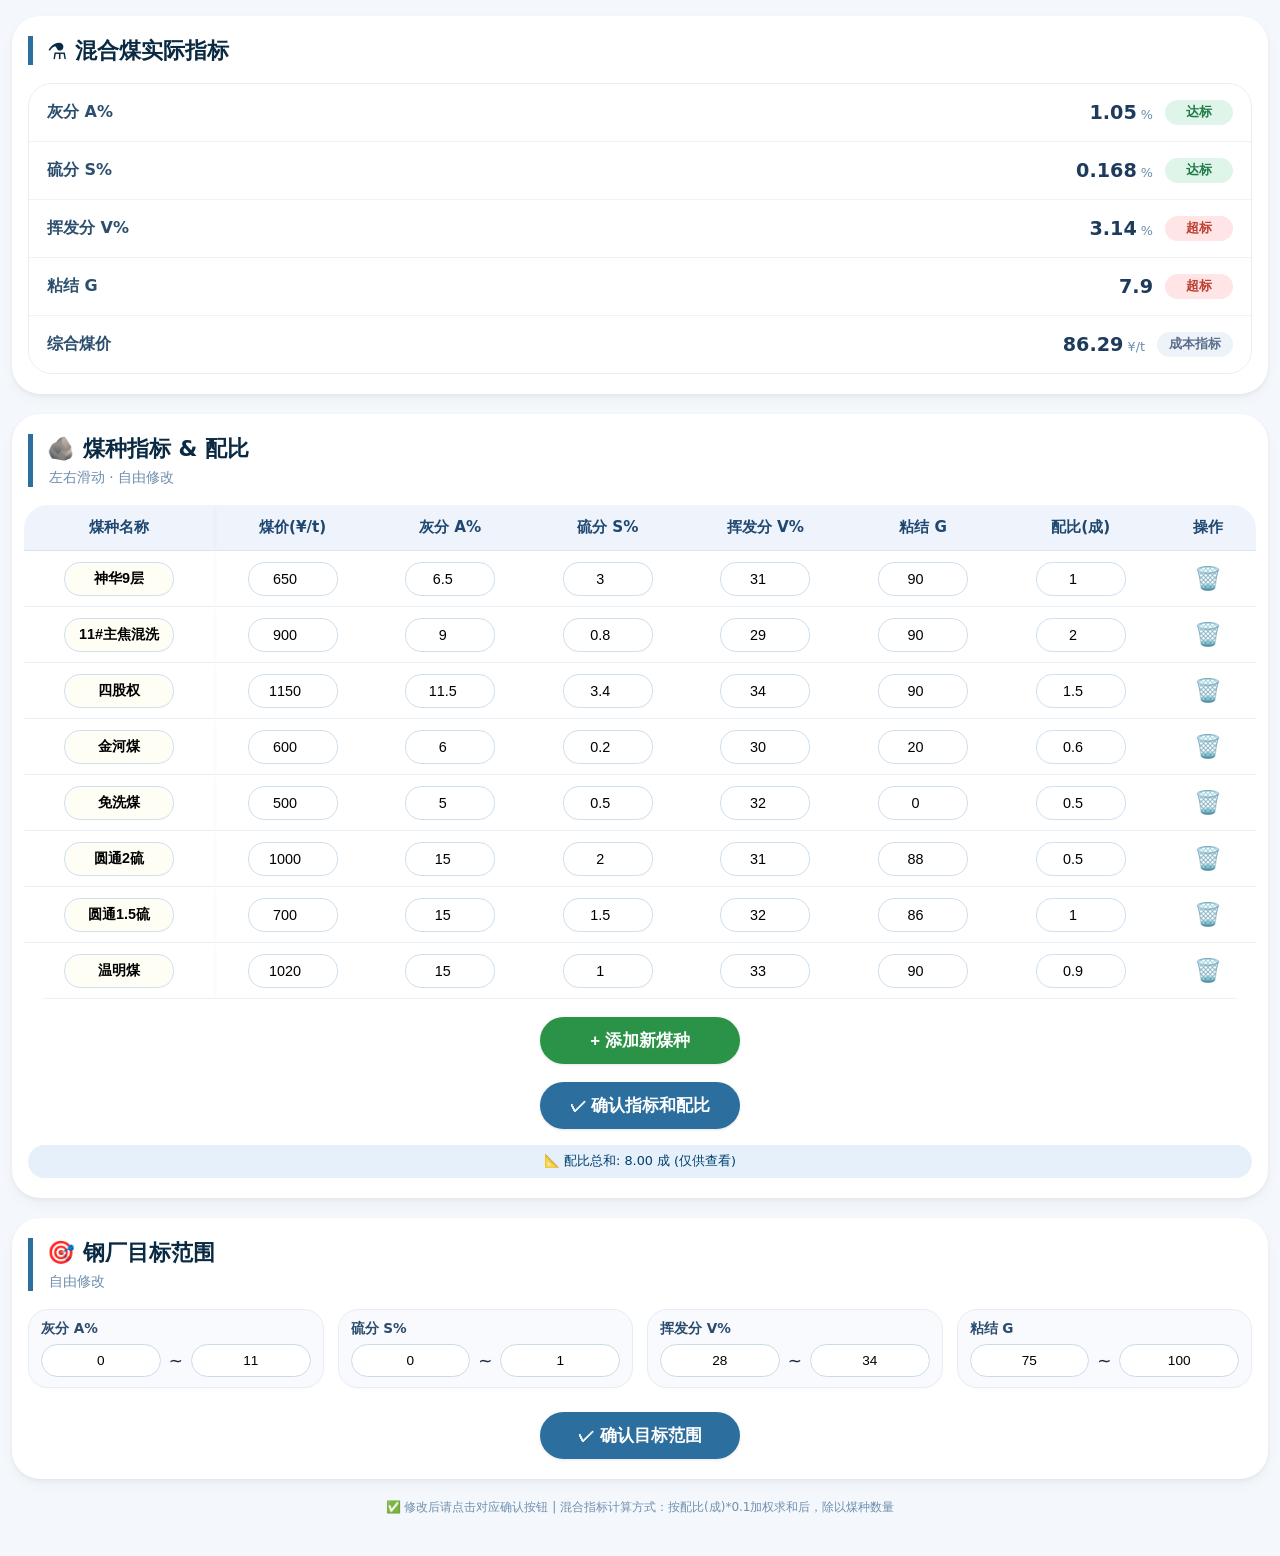
==== index.html @ a9873e9f "Update index.html" ====
<!DOCTYPE html>
<html lang="zh-CN">
<head>
    <meta charset="UTF-8">
    <meta name="viewport" content="width=device-width, initial-scale=1.0, maximum-scale=1.0, user-scalable=yes, viewport-fit=cover">
    <title>配煤计算器</title>
    <style>
        * {
            box-sizing: border-box;
            -webkit-tap-highlight-color: transparent;
        }

        body {
            font-family: system-ui, 'Segoe UI', 'Roboto', 'Noto Sans', sans-serif;
            background: #f4f7fc;
            margin: 0;
            padding: 16px 12px 40px;
            color: #1f2a44;
            font-size: 17px;
        }

        .app {
            max-width: 100%;
            margin: 0 auto;
        }

        .card {
            background: white;
            border-radius: 28px;
            box-shadow: 0 6px 14px rgba(0, 0, 0, 0.03), 0 2px 4px rgba(0, 0, 0, 0.05);
            padding: 20px 16px;
            margin-bottom: 20px;
        }

        .card-header {
            margin-bottom: 18px;
            border-left: 5px solid #2c6e9e;
            padding-left: 14px;
        }
        .title-main {
            font-weight: 700;
            font-size: 1.35rem;
            display: flex;
            align-items: center;
            gap: 8px;
            color: #0a2942;
        }
        .title-sub {
            font-size: 0.85rem;
            font-weight: normal;
            color: #6c8dae;
            margin-top: 6px;
            margin-left: 2px;
        }
        .title-icon {
            font-size: 1.4rem;
        }

        .metrics-list {
            width: 100%;
            background: #ffffff;
            border-radius: 24px;
            overflow: hidden;
            margin-bottom: 0;
            border: 1px solid #e9edf2;
        }
        .metric-row {
            display: flex;
            justify-content: space-between;
            align-items: center;
            padding: 16px 18px;
            border-bottom: 1px solid #f0f2f6;
            background: #ffffff;
        }
        .metric-row:last-child {
            border-bottom: none;
        }
        .metric-name {
            font-size: 1rem;
            font-weight: 600;
            color: #2c4f6e;
            min-width: 90px;
        }
        .metric-value {
            font-size: 1.2rem;
            font-weight: 700;
            color: #1e3b5c;
            text-align: right;
            flex: 1;
            margin: 0 12px;
        }
        .metric-unit {
            font-size: 0.8rem;
            font-weight: normal;
            color: #6c8dae;
        }
        .status-badge {
            font-size: 0.8rem;
            font-weight: 600;
            padding: 4px 12px;
            border-radius: 40px;
            background: #f0f4f9;
            min-width: 68px;
            text-align: center;
        }
        .status-pass {
            background: #e0f5ea;
            color: #1e7b48;
        }
        .status-fail {
            background: #ffe5e5;
            color: #bc3f31;
        }
        .status-neutral {
            background: #eef2f9;
            color: #5a6e8a;
        }

        .target-row {
            display: flex;
            flex-wrap: wrap;
            gap: 14px;
            justify-content: space-between;
            margin-bottom: 24px;
        }
        .target-item {
            flex: 1;
            min-width: 120px;
            background: #f8fafd;
            border-radius: 20px;
            padding: 10px 12px;
            box-shadow: 0 1px 2px rgba(0,0,0,0.02);
            border: 1px solid #e6edf4;
        }
        .target-item label {
            font-size: 0.85rem;
            font-weight: 600;
            display: block;
            color: #2c4c6e;
            margin-bottom: 6px;
        }
        .range-input {
            display: flex;
            gap: 8px;
            align-items: center;
        }
        .range-input input {
            width: 45%;
            border: 1px solid #cbdbe6;
            border-radius: 20px;
            padding: 8px 8px;
            font-size: 0.85rem;
            text-align: center;
            background: white;
            -moz-appearance: textfield;
        }
        .range-input input::-webkit-outer-spin-button,
        .range-input input::-webkit-inner-spin-button {
            -webkit-appearance: none;
            margin: 0;
        }

        .btn-unified {
            border: none;
            padding: 12px 24px;
            border-radius: 60px;
            font-weight: 600;
            font-size: 1.05rem;
            cursor: pointer;
            transition: 0.2s;
            display: inline-block;
            text-align: center;
            box-shadow: 0 1px 3px rgba(0,0,0,0.1);
            background: #2c6e9e;
            color: white;
            min-width: 200px;
        }
        .btn-unified:active {
            transform: scale(0.97);
        }
        .btn-green {
            background: #2b9348;
        }
        .btn-green:active {
            background: #1e7a3b;
        }
        .btn-center {
            text-align: center;
            margin-top: 18px;
        }

        .table-wrapper {
            overflow-x: auto;
            margin: 0 -4px;
            border-radius: 24px;
        }
        .coal-table {
            min-width: 860px;
            width: 100%;
            border-collapse: separate;
            border-spacing: 0;
            background: white;
        }
        .coal-table th {
            background: #eef3fc;
            padding: 12px 8px;
            font-weight: 700;
            color: #1f4870;
            text-align: center;
            border-bottom: 1.5px solid #dce5ef;
            white-space: nowrap;
            font-size: 0.95rem;
        }
        .coal-table td {
            padding: 10px 4px;
            text-align: center;
            border-bottom: 1px solid #e9eff5;
            vertical-align: middle;
            background-color: white;
        }
        .coal-table th:first-child,
        .coal-table td:first-child {
            position: sticky;
            left: 0;
            background-color: white;
            z-index: 10;
            box-shadow: 2px 0 5px -2px rgba(0, 0, 0, 0.05);
        }
        .coal-table th:first-child {
            background-color: #eef3fc;
            z-index: 11;
        }
        .coal-table input, .coal-table .name-input {
            width: 90px;
            padding: 8px 4px;
            text-align: center;
            border: 1px solid #cfdfed;
            border-radius: 16px;
            font-size: 0.9rem;
            font-weight: 500;
            background: #ffffff;
        }
        .coal-table .name-input {
            width: 110px;
            font-weight: 600;
            background: #fefef5;
        }
        .coal-table input:focus {
            outline: none;
            border-color: #3b82f6;
            box-shadow: 0 0 0 2px rgba(59,130,246,0.2);
        }

        .delete-btn {
            background: none;
            border: none;
            font-size: 1.4rem;
            cursor: pointer;
            color: #e16a5c;
            padding: 4px 12px;
            border-radius: 40px;
            font-weight: bold;
        }
        .delete-btn:active { background: #fff0ee; }

        .total-summary {
            margin-top: 16px;
            background: #e6f0fa;
            padding: 8px 12px;
            border-radius: 50px;
            font-size: 0.8rem;
            font-weight: 500;
            text-align: center;
            color: #004070;
        }

        .footer {
            text-align: center;
            font-size: 0.75rem;
            color: #6e8fae;
            margin-top: 16px;
        }

        @media (max-width: 560px) {
            .metric-row { padding: 12px 12px; }
            .metric-name { font-size: 0.9rem; min-width: 75px; }
            .metric-value { font-size: 1rem; }
            .coal-table input, .coal-table .name-input { width: 75px; font-size: 0.85rem; padding: 6px 2px; }
            .btn-unified { padding: 10px 16px; font-size: 0.95rem; min-width: 160px; }
        }
    </style>
</head>
<body>
<div class="app">
    <div class="card">
        <div class="card-header">
            <div class="title-main">
                <span class="title-icon">⚗️</span> 混合煤实际指标
            </div>
        </div>
        <div class="metrics-list" id="metricsList"></div>
    </div>

    <div class="card">
        <div class="card-header">
            <div class="title-main">
                <span class="title-icon">🪨</span> 煤种指标 & 配比
            </div>
            <div class="title-sub">左右滑动 · 自由修改</div>
        </div>
        <div class="table-wrapper">
            <table class="coal-table" id="coalTable">
                <thead>
                    <tr><th>煤种名称</th><th>煤价(¥/t)</th><th>灰分 A%</th><th>硫分 S%</th><th>挥发分 V%</th><th>粘结 G</th><th>配比(成)</th><th>操作</th></tr>
                </thead>
                <tbody id="tableBody"></tbody>
            </table>
        </div>
        <div class="btn-center">
            <button class="btn-unified btn-green" id="addCoalBtn">+ 添加新煤种</button>
        </div>
        <div class="btn-center">
            <button class="btn-unified" id="confirmCoalBtn">✓ 确认指标和配比</button>
        </div>
        <div class="total-summary" id="totalRatioInfo">配比总和: 0.00 成 (仅供查看)</div>
    </div>

    <div class="card">
        <div class="card-header">
            <div class="title-main">
                <span class="title-icon">🎯</span> 钢厂目标范围
            </div>
            <div class="title-sub">自由修改</div>
        </div>
        <div class="target-row" id="targetRangeContainer"></div>
        <div class="btn-center">
            <button class="btn-unified" id="applyTargetBtn">✓ 确认目标范围</button>
        </div>
    </div>
    <div class="footer">✅ 修改后请点击对应确认按钮 | 混合指标计算方式：按配比(成)*0.1加权求和后，除以煤种数量</div>
</div>

<script>
    const DEFAULT_COALS = [
        { name: "神华9层", price: 650, ash: 6.5, sulfur: 3.0, volatile: 31, glue: 90, ratio: 1.0 },
        { name: "11#主焦混洗", price: 900, ash: 9.0, sulfur: 0.8, volatile: 29, glue: 90, ratio: 2.0 },
        { name: "四股权", price: 1150, ash: 11.5, sulfur: 3.4, volatile: 34, glue: 90, ratio: 1.5 },
        { name: "金河煤", price: 600, ash: 6.0, sulfur: 0.2, volatile: 30, glue: 20, ratio: 0.6 },
        { name: "免洗煤", price: 500, ash: 5.0, sulfur: 0.5, volatile: 32, glue: 0, ratio: 0.5 },
        { name: "圆通2硫", price: 1000, ash: 15.0, sulfur: 2.0, volatile: 31, glue: 88, ratio: 0.5 },
        { name: "圆通1.5硫", price: 700, ash: 15.0, sulfur: 1.5, volatile: 32, glue: 86, ratio: 1.0 },
        { name: "温明煤", price: 1020, ash: 15.0, sulfur: 1.0, volatile: 33, glue: 90, ratio: 0.9 }
    ];

    let coals = [];

    let targetBounds = {
        ash: { min: 0, max: 11.0 },
        sulfur: { min: 0, max: 1.0 },
        volatile: { min: 28, max: 34 },
        glue: { min: 75, max: 100 }
    };

    function getDefaultCoals() {
        return DEFAULT_COALS.map(c => ({ ...c, ratio: c.ratio }));
    }

    function initCoals() {
        coals = getDefaultCoals();
    }

    function createNumberInput(initialVal, minVal, maxVal, step, onUpdate) {
        const input = document.createElement('input');
        input.type = 'number';
        input.value = initialVal;
        input.step = step;
        if (minVal !== undefined) input.min = minVal;
        if (maxVal !== undefined) input.max = maxVal;
        input.addEventListener('change', function(e) {
            let newVal = parseFloat(e.target.value);
            if (isNaN(newVal)) newVal = 0;
            if (newVal < minVal) newVal = minVal;
            if (newVal > maxVal) newVal = maxVal;
            onUpdate(newVal);
        });
        return input;
    }

    function renderTable() {
        const tbody = document.getElementById('tableBody');
        tbody.innerHTML = '';
        coals.forEach((coal, idx) => {
            const row = tbody.insertRow();
            const nameCell = row.insertCell(0);
            const nameInput = document.createElement('input');
            nameInput.type = 'text';
            nameInput.value = coal.name;
            nameInput.className = 'name-input';
            nameInput.addEventListener('change', (e) => { coals[idx].name = e.target.value; });
            nameCell.appendChild(nameInput);

            const priceCell = row.insertCell(1);
            const priceInput = createNumberInput(coal.price, 0, 9999, 0.1, (val) => { coals[idx].price = val; });
            priceCell.appendChild(priceInput);

            const ashCell = row.insertCell(2);
            const ashInput = createNumberInput(coal.ash, 0, 60, 0.1, (val) => { coals[idx].ash = val; });
            ashCell.appendChild(ashInput);

            const sulfurCell = row.insertCell(3);
            const sulfurInput = createNumberInput(coal.sulfur, 0, 10, 0.01, (val) => { coals[idx].sulfur = val; });
            sulfurCell.appendChild(sulfurInput);

            const volCell = row.insertCell(4);
            const volInput = createNumberInput(coal.volatile, 0, 60, 0.1, (val) => { coals[idx].volatile = val; });
            volCell.appendChild(volInput);

            const glueCell = row.insertCell(5);
            const glueInput = createNumberInput(coal.glue, 0, 120, 1, (val) => { coals[idx].glue = val; });
            glueCell.appendChild(glueInput);

            const ratioCell = row.insertCell(6);
            const ratioInput = createNumberInput(coal.ratio, 0, 999, 0.1, (val) => { coals[idx].ratio = val; });
            ratioCell.appendChild(ratioInput);

            const delCell = row.insertCell(7);
            const delBtn = document.createElement('button');
            delBtn.textContent = '🗑️';
            delBtn.className = 'delete-btn';
            delBtn.addEventListener('click', () => {
                if (coals.length === 1) { alert("至少保留一个煤种"); return; }
                coals.splice(idx, 1);
                renderTable();
                refreshAndNotify('已删除煤种，计算已更新', false);
            });
            delCell.appendChild(delBtn);
        });
        updateTotalRatioDisplay();
    }

    function updateTotalRatioDisplay() {
        let total = coals.reduce((sum, c) => sum + (c.ratio > 0 ? c.ratio : 0), 0);
        document.getElementById('totalRatioInfo').innerHTML = `📐 配比总和: ${total.toFixed(2)} 成 (仅供查看)`;
    }

    function calculateHybridMetrics() {
        const coalCount = coals.length;
        if (coalCount === 0) {
            return { ash: 0, sulfur: 0, volatile: 0, glue: 0, price: 0 };
        }

        let sumAsh = 0, sumSulfur = 0, sumVolatile = 0, sumGlue = 0, sumPrice = 0;

        for (let c of coals) {
            let weight = (c.ratio || 0) * 0.1;
            sumAsh += (c.ash || 0) * weight;
            sumSulfur += (c.sulfur || 0) * weight;
            sumVolatile += (c.volatile || 0) * weight;
            sumGlue += (c.glue || 0) * weight;
            sumPrice += (c.price || 0) * weight;
        }

        const denominator = coalCount;
        return {
            ash: sumAsh / denominator,
            sulfur: sumSulfur / denominator,
            volatile: sumVolatile / denominator,
            glue: sumGlue / denominator,
            price: sumPrice / denominator
        };
    }

    function checkStatus(value, type) {
        let bounds = targetBounds[type];
        if (!bounds) return false;
        return value >= bounds.min && value <= bounds.max;
    }

    function updateResultUI(avg) {
        const container = document.getElementById('metricsList');
        if (!container) return;
        const items = [
            { label: '灰分 A%', key: 'ash', unit: '%', precision: 2, type: 'ash' },
            { label: '硫分 S%', key: 'sulfur', unit: '%', precision: 3, type: 'sulfur' },
            { label: '挥发分 V%', key: 'volatile', unit: '%', precision: 2, type: 'volatile' },
            { label: '粘结 G', key: 'glue', unit: '', precision: 1, type: 'glue' },
            { label: '综合煤价', key: 'price', unit: '¥/t', precision: 2, type: null }
        ];
        container.innerHTML = '';
        items.forEach(item => {
            let rawVal = avg[item.key];
            let displayVal = rawVal.toFixed(item.precision);
            let valueHtml = `${displayVal}<span class="metric-unit"> ${item.unit}</span>`;
            let statusHtml = '';
            if (item.type) {
                const isPass = checkStatus(rawVal, item.type);
                const statusText = isPass ? '达标' : '超标';
                const statusClass = isPass ? 'status-pass' : 'status-fail';
                statusHtml = `<div class="status-badge ${statusClass}">${statusText}</div>`;
            } else {
                statusHtml = `<div class="status-badge status-neutral">成本指标</div>`;
            }
            const rowDiv = document.createElement('div');
            rowDiv.className = 'metric-row';
            rowDiv.innerHTML = `
                <div class="metric-name">${item.label}</div>
                <div class="metric-value">${valueHtml}</div>
                ${statusHtml}
            `;
            container.appendChild(rowDiv);
        });
    }

    function fetchTargetBoundsFromInputs(silent = true) {
        const ashMinInput = document.getElementById('target_ash_min');
        const ashMaxInput = document.getElementById('target_ash_max');
        const sulfurMinInput = document.getElementById('target_sulfur_min');
        const sulfurMaxInput = document.getElementById('target_sulfur_max');
        const volMinInput = document.getElementById('target_volatile_min');
        const volMaxInput = document.getElementById('target_volatile_max');
        const glueMinInput = document.getElementById('target_glue_min');
        const glueMaxInput = document.getElementById('target_glue_max');

        let ashMin = ashMinInput ? parseFloat(ashMinInput.value) : 0;
        let ashMax = ashMaxInput ? parseFloat(ashMaxInput.value) : 20;
        let sulfurMin = sulfurMinInput ? parseFloat(sulfurMinInput.value) : 0;
        let sulfurMax = sulfurMaxInput ? parseFloat(sulfurMaxInput.value) : 5;
        let volMin = volMinInput ? parseFloat(volMinInput.value) : 0;
        let volMax = volMaxInput ? parseFloat(volMaxInput.value) : 50;
        let glueMin = glueMinInput ? parseFloat(glueMinInput.value) : 0;
        let glueMax = glueMaxInput ? parseFloat(glueMaxInput.value) : 120;

        if (isNaN(ashMin)) ashMin = 0;
        if (isNaN(ashMax)) ashMax = 20;
        if (isNaN(sulfurMin)) sulfurMin = 0;
        if (isNaN(sulfurMax)) sulfurMax = 5;
        if (isNaN(volMin)) volMin = 0;
        if (isNaN(volMax)) volMax = 50;
        if (isNaN(glueMin)) glueMin = 0;
        if (isNaN(glueMax)) glueMax = 120;

        if (ashMin > ashMax) { let t = ashMin; ashMin = ashMax; ashMax = t; if (!silent) alert("灰分下限大于上限，已自动交换为 " + ashMin.toFixed(2) + " ~ " + ashMax.toFixed(2)); }
        if (sulfurMin > sulfurMax) { let t = sulfurMin; sulfurMin = sulfurMax; sulfurMax = t; if (!silent) alert("硫分下限大于上限，已自动交换为 " + sulfurMin.toFixed(2) + " ~ " + sulfurMax.toFixed(2)); }
        if (volMin > volMax) { let t = volMin; volMin = volMax; volMax = t; if (!silent) alert("挥发分下限大于上限，已自动交换为 " + volMin.toFixed(2) + " ~ " + volMax.toFixed(2)); }
        if (glueMin > glueMax) { let t = glueMin; glueMin = glueMax; glueMax = t; if (!silent) alert("粘结下限大于上限，已自动交换为 " + glueMin.toFixed(2) + " ~ " + glueMax.toFixed(2)); }

        targetBounds.ash = { min: ashMin, max: ashMax };
        targetBounds.sulfur = { min: sulfurMin, max: sulfurMax };
        targetBounds.volatile = { min: volMin, max: volMax };
        targetBounds.glue = { min: glueMin, max: glueMax };

        if (ashMinInput) { ashMinInput.value = ashMin; ashMaxInput.value = ashMax; }
        if (sulfurMinInput) { sulfurMinInput.value = sulfurMin; sulfurMaxInput.value = sulfurMax; }
        if (volMinInput) { volMinInput.value = volMin; volMaxInput.value = volMax; }
        if (glueMinInput) { glueMinInput.value = glueMin; glueMaxInput.value = glueMax; }
    }

    function refreshAndNotify(message, skipConfirm = false) {
        fetchTargetBoundsFromInputs(true);
        const avg = calculateHybridMetrics();
        updateResultUI(avg);
        updateTotalRatioDisplay();
        if (!skipConfirm) alert(message);
    }

    function checkCoalTableCompleteness() {
        const missing = [];
        const rows = document.querySelectorAll('#tableBody tr');
        for (let i = 0; i < rows.length; i++) {
            const row = rows[i];
            const nameInput = row.cells[0]?.querySelector('input');
            const coalName = nameInput ? nameInput.value.trim() : `第${i+1}行`;
            if (!nameInput || nameInput.value.trim() === "") {
                missing.push(`${coalName}的煤种名称`);
            }
            const priceInput = row.cells[1]?.querySelector('input');
            const ashInput = row.cells[2]?.querySelector('input');
            const sulfurInput = row.cells[3]?.querySelector('input');
            const volatileInput = row.cells[4]?.querySelector('input');
            const glueInput = row.cells[5]?.querySelector('input');
            const ratioInput = row.cells[6]?.querySelector('input');
            
            const priceVal = priceInput ? priceInput.value : "";
            const ashVal = ashInput ? ashInput.value : "";
            const sulfurVal = sulfurInput ? sulfurInput.value : "";
            const volatileVal = volatileInput ? volatileInput.value : "";
            const glueVal = glueInput ? glueInput.value : "";
            const ratioVal = ratioInput ? ratioInput.value : "";

            if (priceVal === "" || isNaN(parseFloat(priceVal))) missing.push(`${coalName}的煤价`);
            if (ashVal === "" || isNaN(parseFloat(ashVal))) missing.push(`${coalName}的灰分`);
            if (sulfurVal === "" || isNaN(parseFloat(sulfurVal))) missing.push(`${coalName}的硫分`);
            if (volatileVal === "" || isNaN(parseFloat(volatileVal))) missing.push(`${coalName}的挥发分`);
            if (glueVal === "" || isNaN(parseFloat(glueVal))) missing.push(`${coalName}的粘结`);
            if (ratioVal === "" || isNaN(parseFloat(ratioVal))) missing.push(`${coalName}的配比`);
        }
        return missing;
    }

    function syncCoalsFromTable() {
        const rows = document.querySelectorAll('#tableBody tr');
        for (let i = 0; i < rows.length && i < coals.length; i++) {
            const row = rows[i];
            const nameInput = row.cells[0].querySelector('input');
            coals[i].name = nameInput ? nameInput.value.trim() : "未命名";

            const priceVal = row.cells[1].querySelector('input')?.value;
            coals[i].price = parseFloat(priceVal);
            if (isNaN(coals[i].price)) coals[i].price = 0;

            const ashVal = row.cells[2].querySelector('input')?.value;
            coals[i].ash = parseFloat(ashVal);
            if (isNaN(coals[i].ash)) coals[i].ash = 0;

            const sulfurVal = row.cells[3].querySelector('input')?.value;
            coals[i].sulfur = parseFloat(sulfurVal);
            if (isNaN(coals[i].sulfur)) coals[i].sulfur = 0;

            const volatileVal = row.cells[4].querySelector('input')?.value;
            coals[i].volatile = parseFloat(volatileVal);
            if (isNaN(coals[i].volatile)) coals[i].volatile = 0;

            const glueVal = row.cells[5].querySelector('input')?.value;
            coals[i].glue = parseFloat(glueVal);
            if (isNaN(coals[i].glue)) coals[i].glue = 0;

            const ratioVal = row.cells[6].querySelector('input')?.value;
            coals[i].ratio = parseFloat(ratioVal);
            if (isNaN(coals[i].ratio)) coals[i].ratio = 0;
        }
    }

    function confirmAndRefresh(checkFunc, successMsg, refreshAction) {
        const missing = checkFunc();
        if (missing.length > 0) {
            const msg = "以下数值未填写：\n" + missing.join("\n") + "\n\n是否仍继续计算？(未填数值将自动视为0)";
            if (confirm(msg)) {
                refreshAction();
                alert(successMsg);
            }
        } else {
            refreshAction();
            alert(successMsg);
        }
    }

    function renderTargetInputs() {
        const container = document.getElementById('targetRangeContainer');
        if (!container) return;
        const configs = [
            { id: 'ash', label: '灰分 A%', minVal: targetBounds.ash.min, maxVal: targetBounds.ash.max },
            { id: 'sulfur', label: '硫分 S%', minVal: targetBounds.sulfur.min, maxVal: targetBounds.sulfur.max },
            { id: 'volatile', label: '挥发分 V%', minVal: targetBounds.volatile.min, maxVal: targetBounds.volatile.max },
            { id: 'glue', label: '粘结 G', minVal: targetBounds.glue.min, maxVal: targetBounds.glue.max }
        ];
        container.innerHTML = '';
        configs.forEach(cfg => {
            const div = document.createElement('div');
            div.className = 'target-item';
            div.innerHTML = `
                <label>${cfg.label}</label>
                <div class="range-input">
                    <input type="number" id="target_${cfg.id}_min" value="${cfg.minVal}" step="0.1" placeholder="下限">
                    <span>~</span>
                    <input type="number" id="target_${cfg.id}_max" value="${cfg.maxVal}" step="0.1" placeholder="上限">
                </div>
            `;
            container.appendChild(div);
        });
    }

    function addCoalManually() {
        const name = prompt("请输入煤种名称：", "新煤种");
        if (name === null) return;
        const priceInput = prompt("请输入煤价 (¥/t)：", "800");
        if (priceInput === null) return;
        const ashInput = prompt("请输入灰分 A%：", "10");
        if (ashInput === null) return;
        const sulfurInput = prompt("请输入硫分 S%：", "0.8");
        if (sulfurInput === null) return;
        const volatileInput = prompt("请输入挥发分 V%：", "30");
        if (volatileInput === null) return;
        const glueInput = prompt("请输入粘结 G：", "70");
        if (glueInput === null) return;
        const ratioInput = prompt("请输入配比（成）：", "0.5");
        if (ratioInput === null) return;

        const price = parseFloat(priceInput);
        const ash = parseFloat(ashInput);
        const sulfur = parseFloat(sulfurInput);
        const volatileVal = parseFloat(volatileInput);
        const glue = parseFloat(glueInput);
        const ratio = parseFloat(ratioInput);

        if (isNaN(price) || isNaN(ash) || isNaN(sulfur) || isNaN(volatileVal) || isNaN(glue) || isNaN(ratio)) {
            alert("输入无效，请确保所有数值正确填写。");
            return;
        }

        coals.push({
            name: name.trim(),
            price: price,
            ash: ash,
            sulfur: sulfur,
            volatile: volatileVal,
            glue: glue,
            ratio: ratio
        });
        renderTable();
        refreshAndNotify('✅ 已添加新煤种，计算已更新', true);
    }

    function bindEvents() {
        document.getElementById('addCoalBtn').addEventListener('click', addCoalManually);
        
        document.getElementById('confirmCoalBtn').addEventListener('click', () => {
            confirmAndRefresh(
                checkCoalTableCompleteness,
                '✅ 指标和配比已确认，计算结果已更新',
                () => {
                    syncCoalsFromTable();
                    refreshAndNotify('', true);
                }
            );
        });
        
        document.getElementById('applyTargetBtn').addEventListener('click', () => {
            const missingTarget = checkTargetCompleteness();
            if (missingTarget.length > 0) {
                const msg = "以下目标范围未填写：\n" + missingTarget.join("\n") + "\n\n是否仍继续计算？(未填数值将自动视为0)";
                if (!confirm(msg)) return;
            }
            // 获取当前输入框的值，处理颠倒并提示确认
            const ashMinInput = document.getElementById('target_ash_min');
            const ashMaxInput = document.getElementById('target_ash_max');
            const sulfurMinInput = document.getElementById('target_sulfur_min');
            const sulfurMaxInput = document.getElementById('target_sulfur_max');
            const volMinInput = document.getElementById('target_volatile_min');
            const volMaxInput = document.getElementById('target_volatile_max');
            const glueMinInput = document.getElementById('target_glue_min');
            const glueMaxInput = document.getElementById('target_glue_max');

            let ashMin = ashMinInput ? parseFloat(ashMinInput.value) : 0;
            let ashMax = ashMaxInput ? parseFloat(ashMaxInput.value) : 20;
            let sulfurMin = sulfurMinInput ? parseFloat(sulfurMinInput.value) : 0;
            let sulfurMax = sulfurMaxInput ? parseFloat(sulfurMaxInput.value) : 5;
            let volMin = volMinInput ? parseFloat(volMinInput.value) : 0;
            let volMax = volMaxInput ? parseFloat(volMaxInput.value) : 50;
            let glueMin = glueMinInput ? parseFloat(glueMinInput.value) : 0;
            let glueMax = glueMaxInput ? parseFloat(glueMaxInput.value) : 120;

            if (isNaN(ashMin)) ashMin = 0;
            if (isNaN(ashMax)) ashMax = 20;
            if (isNaN(sulfurMin)) sulfurMin = 0;
            if (isNaN(sulfurMax)) sulfurMax = 5;
            if (isNaN(volMin)) volMin = 0;
            if (isNaN(volMax)) volMax = 50;
            if (isNaN(glueMin)) glueMin = 0;
            if (isNaN(glueMax)) glueMax = 120;

            let swapped = false;
            let swapMessages = [];
            if (ashMin > ashMax) { let t=ashMin; ashMin=ashMax; ashMax=t; swapMessages.push(`灰分: ${ashMin.toFixed(2)} ~ ${ashMax.toFixed(2)}`); swapped=true; }
            if (sulfurMin > sulfurMax) { let t=sulfurMin; sulfurMin=sulfurMax; sulfurMax=t; swapMessages.push(`硫分: ${sulfurMin.toFixed(2)} ~ ${sulfurMax.toFixed(2)}`); swapped=true; }
            if (volMin > volMax) { let t=volMin; volMin=volMax; volMax=t; swapMessages.push(`挥发分: ${volMin.toFixed(2)} ~ ${volMax.toFixed(2)}`); swapped=true; }
            if (glueMin > glueMax) { let t=glueMin; glueMin=glueMax; glueMax=t; swapMessages.push(`粘结: ${glueMin.toFixed(2)} ~ ${glueMax.toFixed(2)}`); swapped=true; }

            if (swapped) {
                const msg = "以下目标范围下限大于上限，已自动交换为：\n" + swapMessages.join("\n") + "\n\n是否确认应用此范围？";
                if (!confirm(msg)) return;
                // 更新输入框显示交换后的值
                if (ashMinInput) { ashMinInput.value = ashMin; ashMaxInput.value = ashMax; }
                if (sulfurMinInput) { sulfurMinInput.value = sulfurMin; sulfurMaxInput.value = sulfurMax; }
                if (volMinInput) { volMinInput.value = volMin; volMaxInput.value = volMax; }
                if (glueMinInput) { glueMinInput.value = glueMin; glueMaxInput.value = glueMax; }
            }

            // 应用目标范围并弹出成功提示（skipConfirm = false）
            fetchTargetBoundsFromInputs(false); // 再次读取（会同步输入框值到 targetBounds，同时若有颠倒也会弹窗，但我们已经处理过，不会有重复颠倒，silent=false 会再弹一次，为了避免重复，这里可以改为 silent=true。但为保险，直接调用 refreshAndNotify 即可）
            // 注意：fetchTargetBoundsFromInputs(false) 可能会因为之前已经交换过而再次弹窗（不会，因为输入框已经更新为正确顺序，不会再触发交换提示）
            // 我们直接调用 refreshAndNotify 并传递成功消息
            refreshAndNotify('✅ 目标范围已应用，计算结果已更新', false);
        });
    }

    function checkTargetCompleteness() {
        const missing = [];
        const mapping = [
            { id: 'target_ash_min', name: '灰分的下限' },
            { id: 'target_ash_max', name: '灰分的上限' },
            { id: 'target_sulfur_min', name: '硫分的下限' },
            { id: 'target_sulfur_max', name: '硫分的上限' },
            { id: 'target_volatile_min', name: '挥发分的下限' },
            { id: 'target_volatile_max', name: '挥发分的上限' },
            { id: 'target_glue_min', name: '粘结的下限' },
            { id: 'target_glue_max', name: '粘结的上限' }
        ];
        for (let item of mapping) {
            const input = document.getElementById(item.id);
            if (!input) continue;
            const val = input.value;
            if (val === "" || isNaN(parseFloat(val))) {
                missing.push(item.name);
            }
        }
        return missing;
    }

    function init() {
        initCoals();
        renderTargetInputs();
        renderTable();
        bindEvents();
        fetchTargetBoundsFromInputs(true);
        const avg = calculateHybridMetrics();
        updateResultUI(avg);
        updateTotalRatioDisplay();
    }

    init();
</script>
</body>
</html>
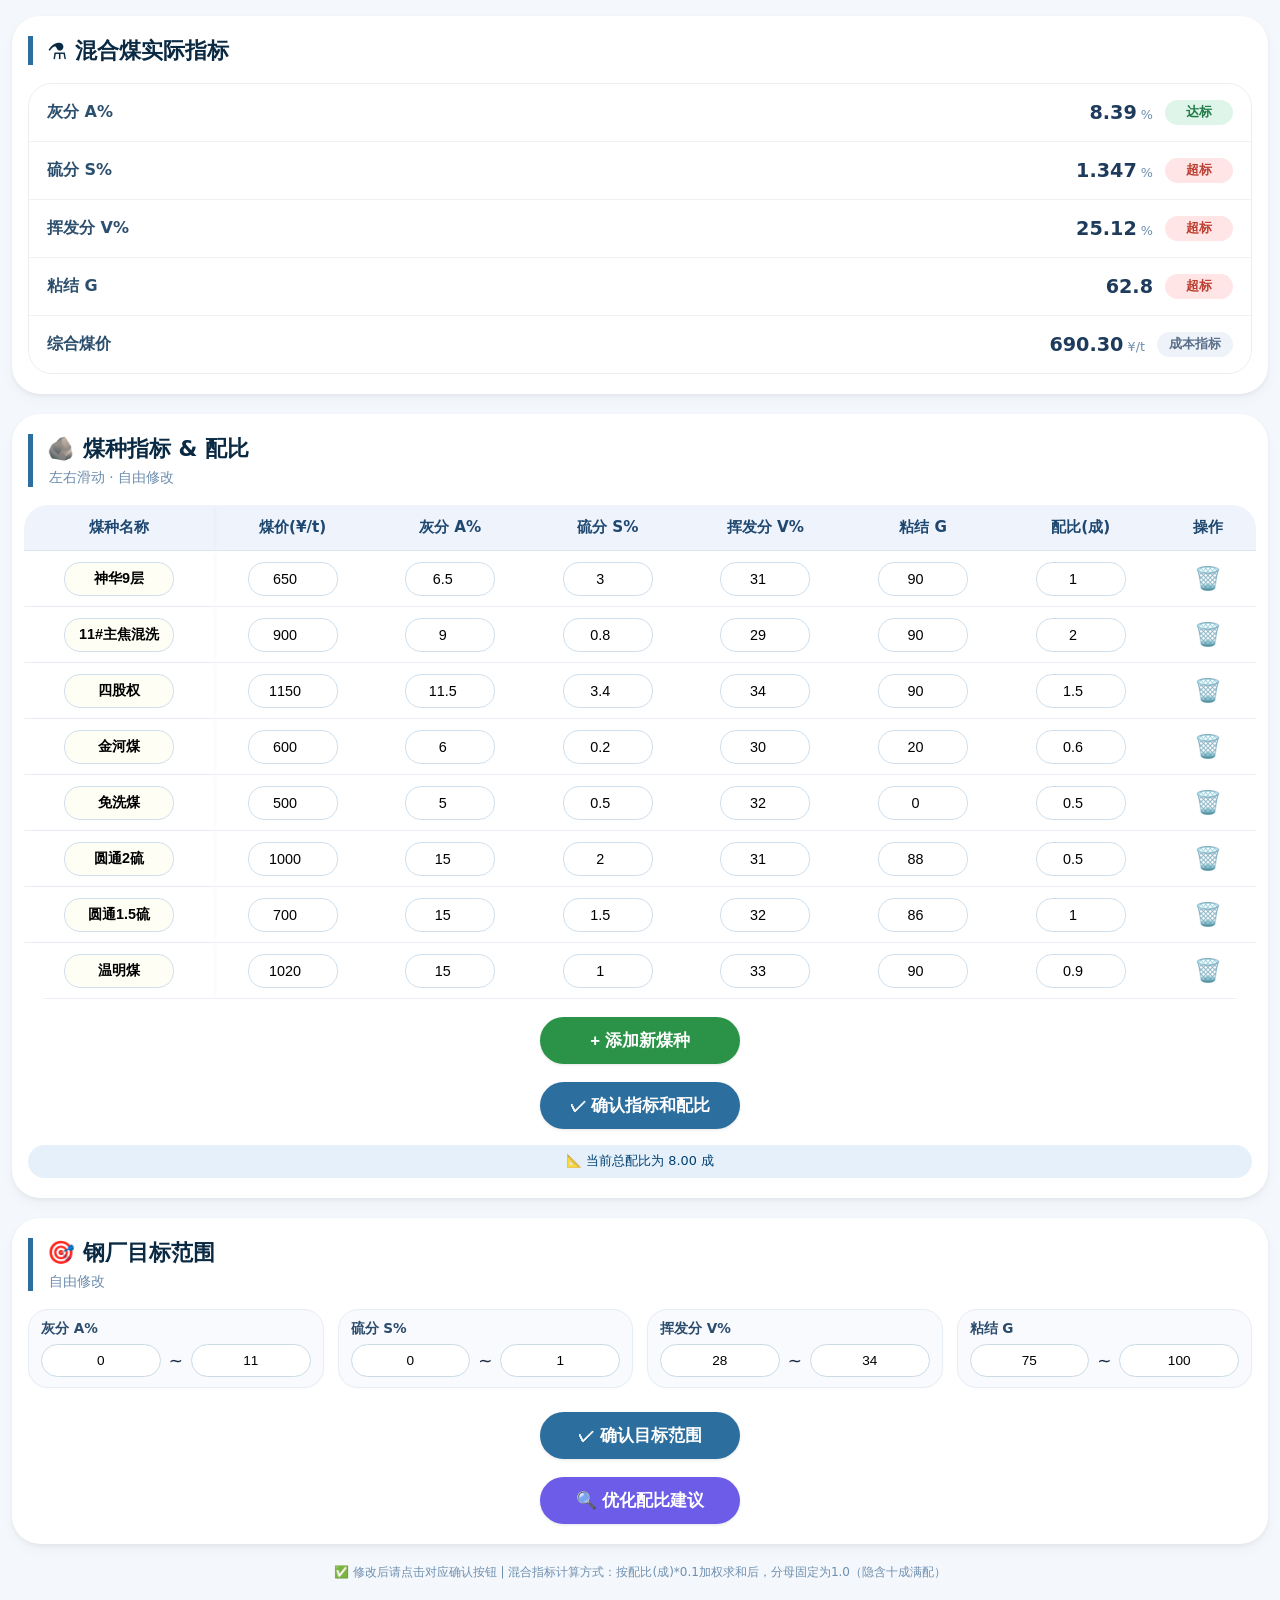
==== commit 328d13c4: "新增配比优化建议功能：单纯形法求解最优配比 - 新增 js/optimizer.js：两阶段单纯形法（Bland's rule 防退化），optimizeBlending() 接口 - 新增 test" ====
--- a/index.html
+++ b/index.html
@@ -4,291 +4,7 @@
     <meta charset="UTF-8">
     <meta name="viewport" content="width=device-width, initial-scale=1.0, maximum-scale=1.0, user-scalable=yes, viewport-fit=cover">
     <title>配煤计算器</title>
-    <style>
-        * {
-            box-sizing: border-box;
-            -webkit-tap-highlight-color: transparent;
-        }
-
-        body {
-            font-family: system-ui, 'Segoe UI', 'Roboto', 'Noto Sans', sans-serif;
-            background: #f4f7fc;
-            margin: 0;
-            padding: 16px 12px 40px;
-            color: #1f2a44;
-            font-size: 17px;
-        }
-
-        .app {
-            max-width: 100%;
-            margin: 0 auto;
-        }
-
-        .card {
-            background: white;
-            border-radius: 28px;
-            box-shadow: 0 6px 14px rgba(0, 0, 0, 0.03), 0 2px 4px rgba(0, 0, 0, 0.05);
-            padding: 20px 16px;
-            margin-bottom: 20px;
-        }
-
-        .card-header {
-            margin-bottom: 18px;
-            border-left: 5px solid #2c6e9e;
-            padding-left: 14px;
-        }
-        .title-main {
-            font-weight: 700;
-            font-size: 1.35rem;
-            display: flex;
-            align-items: center;
-            gap: 8px;
-            color: #0a2942;
-        }
-        .title-sub {
-            font-size: 0.85rem;
-            font-weight: normal;
-            color: #6c8dae;
-            margin-top: 6px;
-            margin-left: 2px;
-        }
-        .title-icon {
-            font-size: 1.4rem;
-        }
-
-        .metrics-list {
-            width: 100%;
-            background: #ffffff;
-            border-radius: 24px;
-            overflow: hidden;
-            margin-bottom: 0;
-            border: 1px solid #e9edf2;
-        }
-        .metric-row {
-            display: flex;
-            justify-content: space-between;
-            align-items: center;
-            padding: 16px 18px;
-            border-bottom: 1px solid #f0f2f6;
-            background: #ffffff;
-        }
-        .metric-row:last-child {
-            border-bottom: none;
-        }
-        .metric-name {
-            font-size: 1rem;
-            font-weight: 600;
-            color: #2c4f6e;
-            min-width: 90px;
-        }
-        .metric-value {
-            font-size: 1.2rem;
-            font-weight: 700;
-            color: #1e3b5c;
-            text-align: right;
-            flex: 1;
-            margin: 0 12px;
-        }
-        .metric-unit {
-            font-size: 0.8rem;
-            font-weight: normal;
-            color: #6c8dae;
-        }
-        .status-badge {
-            font-size: 0.8rem;
-            font-weight: 600;
-            padding: 4px 12px;
-            border-radius: 40px;
-            background: #f0f4f9;
-            min-width: 68px;
-            text-align: center;
-        }
-        .status-pass {
-            background: #e0f5ea;
-            color: #1e7b48;
-        }
-        .status-fail {
-            background: #ffe5e5;
-            color: #bc3f31;
-        }
-        .status-neutral {
-            background: #eef2f9;
-            color: #5a6e8a;
-        }
-
-        .target-row {
-            display: flex;
-            flex-wrap: wrap;
-            gap: 14px;
-            justify-content: space-between;
-            margin-bottom: 24px;
-        }
-        .target-item {
-            flex: 1;
-            min-width: 120px;
-            background: #f8fafd;
-            border-radius: 20px;
-            padding: 10px 12px;
-            box-shadow: 0 1px 2px rgba(0,0,0,0.02);
-            border: 1px solid #e6edf4;
-        }
-        .target-item label {
-            font-size: 0.85rem;
-            font-weight: 600;
-            display: block;
-            color: #2c4c6e;
-            margin-bottom: 6px;
-        }
-        .range-input {
-            display: flex;
-            gap: 8px;
-            align-items: center;
-        }
-        .range-input input {
-            width: 45%;
-            border: 1px solid #cbdbe6;
-            border-radius: 20px;
-            padding: 8px 8px;
-            font-size: 0.85rem;
-            text-align: center;
-            background: white;
-            -moz-appearance: textfield;
-        }
-        .range-input input::-webkit-outer-spin-button,
-        .range-input input::-webkit-inner-spin-button {
-            -webkit-appearance: none;
-            margin: 0;
-        }
-
-        .btn-unified {
-            border: none;
-            padding: 12px 24px;
-            border-radius: 60px;
-            font-weight: 600;
-            font-size: 1.05rem;
-            cursor: pointer;
-            transition: 0.2s;
-            display: inline-block;
-            text-align: center;
-            box-shadow: 0 1px 3px rgba(0,0,0,0.1);
-            background: #2c6e9e;
-            color: white;
-            min-width: 200px;
-        }
-        .btn-unified:active {
-            transform: scale(0.97);
-        }
-        .btn-green {
-            background: #2b9348;
-        }
-        .btn-green:active {
-            background: #1e7a3b;
-        }
-        .btn-center {
-            text-align: center;
-            margin-top: 18px;
-        }
-
-        .table-wrapper {
-            overflow-x: auto;
-            margin: 0 -4px;
-            border-radius: 24px;
-        }
-        .coal-table {
-            min-width: 860px;
-            width: 100%;
-            border-collapse: separate;
-            border-spacing: 0;
-            background: white;
-        }
-        .coal-table th {
-            background: #eef3fc;
-            padding: 12px 8px;
-            font-weight: 700;
-            color: #1f4870;
-            text-align: center;
-            border-bottom: 1.5px solid #dce5ef;
-            white-space: nowrap;
-            font-size: 0.95rem;
-        }
-        .coal-table td {
-            padding: 10px 4px;
-            text-align: center;
-            border-bottom: 1px solid #e9eff5;
-            vertical-align: middle;
-            background-color: white;
-        }
-        .coal-table th:first-child,
-        .coal-table td:first-child {
-            position: sticky;
-            left: 0;
-            background-color: white;
-            z-index: 10;
-            box-shadow: 2px 0 5px -2px rgba(0, 0, 0, 0.05);
-        }
-        .coal-table th:first-child {
-            background-color: #eef3fc;
-            z-index: 11;
-        }
-        .coal-table input, .coal-table .name-input {
-            width: 90px;
-            padding: 8px 4px;
-            text-align: center;
-            border: 1px solid #cfdfed;
-            border-radius: 16px;
-            font-size: 0.9rem;
-            font-weight: 500;
-            background: #ffffff;
-        }
-        .coal-table .name-input {
-            width: 110px;
-            font-weight: 600;
-            background: #fefef5;
-        }
-        .coal-table input:focus {
-            outline: none;
-            border-color: #3b82f6;
-            box-shadow: 0 0 0 2px rgba(59,130,246,0.2);
-        }
-
-        .delete-btn {
-            background: none;
-            border: none;
-            font-size: 1.4rem;
-            cursor: pointer;
-            color: #e16a5c;
-            padding: 4px 12px;
-            border-radius: 40px;
-            font-weight: bold;
-        }
-        .delete-btn:active { background: #fff0ee; }
-
-        .total-summary {
-            margin-top: 16px;
-            background: #e6f0fa;
-            padding: 8px 12px;
-            border-radius: 50px;
-            font-size: 0.8rem;
-            font-weight: 500;
-            text-align: center;
-            color: #004070;
-        }
-
-        .footer {
-            text-align: center;
-            font-size: 0.75rem;
-            color: #6e8fae;
-            margin-top: 16px;
-        }
-
-        @media (max-width: 560px) {
-            .metric-row { padding: 12px 12px; }
-            .metric-name { font-size: 0.9rem; min-width: 75px; }
-            .metric-value { font-size: 1rem; }
-            .coal-table input, .coal-table .name-input { width: 75px; font-size: 0.85rem; padding: 6px 2px; }
-            .btn-unified { padding: 10px 16px; font-size: 0.95rem; min-width: 160px; }
-        }
-    </style>
+    <link rel="stylesheet" href="css/style.css">
 </head>
 <body>
 <div class="app">
@@ -336,488 +52,19 @@
         <div class="btn-center">
             <button class="btn-unified" id="applyTargetBtn">✓ 确认目标范围</button>
         </div>
+        <div class="btn-center">
+            <button class="btn-unified btn-optimize" id="optimizeBtn">🔍 优化配比建议</button>
+        </div>
+        <div id="optimizeResultContainer" style="display:none;"></div>
     </div>
-    <div class="footer">✅ 修改后请点击对应确认按钮 | 混合指标计算方式：按配比(成)*0.1加权求和后，除以煤种数量</div>
+    <div class="footer">✅ 修改后请点击对应确认按钮 | 混合指标计算方式：按配比(成)*0.1加权求和后，分母固定为1.0（隐含十成满配）</div>
 </div>
 
-<script>
-    const DEFAULT_COALS = [
-        { name: "神华9层", price: 650, ash: 6.5, sulfur: 3.0, volatile: 31, glue: 90, ratio: 1.0 },
-        { name: "11#主焦混洗", price: 900, ash: 9.0, sulfur: 0.8, volatile: 29, glue: 90, ratio: 2.0 },
-        { name: "四股权", price: 1150, ash: 11.5, sulfur: 3.4, volatile: 34, glue: 90, ratio: 1.5 },
-        { name: "金河煤", price: 600, ash: 6.0, sulfur: 0.2, volatile: 30, glue: 20, ratio: 0.6 },
-        { name: "免洗煤", price: 500, ash: 5.0, sulfur: 0.5, volatile: 32, glue: 0, ratio: 0.5 },
-        { name: "圆通2硫", price: 1000, ash: 15.0, sulfur: 2.0, volatile: 31, glue: 88, ratio: 0.5 },
-        { name: "圆通1.5硫", price: 700, ash: 15.0, sulfur: 1.5, volatile: 32, glue: 86, ratio: 1.0 },
-        { name: "温明煤", price: 1020, ash: 15.0, sulfur: 1.0, volatile: 33, glue: 90, ratio: 0.9 }
-    ];
-
-    let coals = [];
-
-    let targetBounds = {
-        ash: { min: 0, max: 11.0 },
-        sulfur: { min: 0, max: 1.0 },
-        volatile: { min: 28, max: 34 },
-        glue: { min: 75, max: 100 }
-    };
-
-    function getDefaultCoals() {
-        return DEFAULT_COALS.map(c => ({ ...c, ratio: c.ratio }));
-    }
-
-    function initCoals() {
-        coals = getDefaultCoals();
-    }
-
-    function createNumberInput(initialVal, minVal, maxVal, step, onUpdate) {
-        const input = document.createElement('input');
-        input.type = 'number';
-        input.value = initialVal;
-        input.step = step;
-        if (minVal !== undefined) input.min = minVal;
-        if (maxVal !== undefined) input.max = maxVal;
-        input.addEventListener('change', function(e) {
-            let newVal = parseFloat(e.target.value);
-            if (isNaN(newVal)) newVal = 0;
-            if (newVal < minVal) newVal = minVal;
-            if (newVal > maxVal) newVal = maxVal;
-            onUpdate(newVal);
-        });
-        return input;
-    }
-
-    function renderTable() {
-        const tbody = document.getElementById('tableBody');
-        tbody.innerHTML = '';
-        coals.forEach((coal, idx) => {
-            const row = tbody.insertRow();
-            const nameCell = row.insertCell(0);
-            const nameInput = document.createElement('input');
-            nameInput.type = 'text';
-            nameInput.value = coal.name;
-            nameInput.className = 'name-input';
-            nameInput.addEventListener('change', (e) => { coals[idx].name = e.target.value; });
-            nameCell.appendChild(nameInput);
-
-            const priceCell = row.insertCell(1);
-            const priceInput = createNumberInput(coal.price, 0, 9999, 0.1, (val) => { coals[idx].price = val; });
-            priceCell.appendChild(priceInput);
-
-            const ashCell = row.insertCell(2);
-            const ashInput = createNumberInput(coal.ash, 0, 60, 0.1, (val) => { coals[idx].ash = val; });
-            ashCell.appendChild(ashInput);
-
-            const sulfurCell = row.insertCell(3);
-            const sulfurInput = createNumberInput(coal.sulfur, 0, 10, 0.01, (val) => { coals[idx].sulfur = val; });
-            sulfurCell.appendChild(sulfurInput);
-
-            const volCell = row.insertCell(4);
-            const volInput = createNumberInput(coal.volatile, 0, 60, 0.1, (val) => { coals[idx].volatile = val; });
-            volCell.appendChild(volInput);
-
-            const glueCell = row.insertCell(5);
-            const glueInput = createNumberInput(coal.glue, 0, 120, 1, (val) => { coals[idx].glue = val; });
-            glueCell.appendChild(glueInput);
-
-            const ratioCell = row.insertCell(6);
-            const ratioInput = createNumberInput(coal.ratio, 0, 999, 0.1, (val) => { coals[idx].ratio = val; });
-            ratioCell.appendChild(ratioInput);
-
-            const delCell = row.insertCell(7);
-            const delBtn = document.createElement('button');
-            delBtn.textContent = '🗑️';
-            delBtn.className = 'delete-btn';
-            delBtn.addEventListener('click', () => {
-                if (coals.length === 1) { alert("至少保留一个煤种"); return; }
-                coals.splice(idx, 1);
-                renderTable();
-                refreshAndNotify('已删除煤种，计算已更新', false);
-            });
-            delCell.appendChild(delBtn);
-        });
-        updateTotalRatioDisplay();
-    }
-
-    function updateTotalRatioDisplay() {
-        let total = coals.reduce((sum, c) => sum + (c.ratio > 0 ? c.ratio : 0), 0);
-        document.getElementById('totalRatioInfo').innerHTML = `📐 配比总和: ${total.toFixed(2)} 成 (仅供查看)`;
-    }
-
-    function calculateHybridMetrics() {
-        const coalCount = coals.length;
-        if (coalCount === 0) {
-            return { ash: 0, sulfur: 0, volatile: 0, glue: 0, price: 0 };
-        }
-
-        let sumAsh = 0, sumSulfur = 0, sumVolatile = 0, sumGlue = 0, sumPrice = 0;
-
-        for (let c of coals) {
-            let weight = (c.ratio || 0) * 0.1;
-            sumAsh += (c.ash || 0) * weight;
-            sumSulfur += (c.sulfur || 0) * weight;
-            sumVolatile += (c.volatile || 0) * weight;
-            sumGlue += (c.glue || 0) * weight;
-            sumPrice += (c.price || 0) * weight;
-        }
-
-        const denominator = coalCount;
-        return {
-            ash: sumAsh / denominator,
-            sulfur: sumSulfur / denominator,
-            volatile: sumVolatile / denominator,
-            glue: sumGlue / denominator,
-            price: sumPrice / denominator
-        };
-    }
-
-    function checkStatus(value, type) {
-        let bounds = targetBounds[type];
-        if (!bounds) return false;
-        return value >= bounds.min && value <= bounds.max;
-    }
-
-    function updateResultUI(avg) {
-        const container = document.getElementById('metricsList');
-        if (!container) return;
-        const items = [
-            { label: '灰分 A%', key: 'ash', unit: '%', precision: 2, type: 'ash' },
-            { label: '硫分 S%', key: 'sulfur', unit: '%', precision: 3, type: 'sulfur' },
-            { label: '挥发分 V%', key: 'volatile', unit: '%', precision: 2, type: 'volatile' },
-            { label: '粘结 G', key: 'glue', unit: '', precision: 1, type: 'glue' },
-            { label: '综合煤价', key: 'price', unit: '¥/t', precision: 2, type: null }
-        ];
-        container.innerHTML = '';
-        items.forEach(item => {
-            let rawVal = avg[item.key];
-            let displayVal = rawVal.toFixed(item.precision);
-            let valueHtml = `${displayVal}<span class="metric-unit"> ${item.unit}</span>`;
-            let statusHtml = '';
-            if (item.type) {
-                const isPass = checkStatus(rawVal, item.type);
-                const statusText = isPass ? '达标' : '超标';
-                const statusClass = isPass ? 'status-pass' : 'status-fail';
-                statusHtml = `<div class="status-badge ${statusClass}">${statusText}</div>`;
-            } else {
-                statusHtml = `<div class="status-badge status-neutral">成本指标</div>`;
-            }
-            const rowDiv = document.createElement('div');
-            rowDiv.className = 'metric-row';
-            rowDiv.innerHTML = `
-                <div class="metric-name">${item.label}</div>
-                <div class="metric-value">${valueHtml}</div>
-                ${statusHtml}
-            `;
-            container.appendChild(rowDiv);
-        });
-    }
-
-    function fetchTargetBoundsFromInputs(silent = true) {
-        const ashMinInput = document.getElementById('target_ash_min');
-        const ashMaxInput = document.getElementById('target_ash_max');
-        const sulfurMinInput = document.getElementById('target_sulfur_min');
-        const sulfurMaxInput = document.getElementById('target_sulfur_max');
-        const volMinInput = document.getElementById('target_volatile_min');
-        const volMaxInput = document.getElementById('target_volatile_max');
-        const glueMinInput = document.getElementById('target_glue_min');
-        const glueMaxInput = document.getElementById('target_glue_max');
-
-        let ashMin = ashMinInput ? parseFloat(ashMinInput.value) : 0;
-        let ashMax = ashMaxInput ? parseFloat(ashMaxInput.value) : 20;
-        let sulfurMin = sulfurMinInput ? parseFloat(sulfurMinInput.value) : 0;
-        let sulfurMax = sulfurMaxInput ? parseFloat(sulfurMaxInput.value) : 5;
-        let volMin = volMinInput ? parseFloat(volMinInput.value) : 0;
-        let volMax = volMaxInput ? parseFloat(volMaxInput.value) : 50;
-        let glueMin = glueMinInput ? parseFloat(glueMinInput.value) : 0;
-        let glueMax = glueMaxInput ? parseFloat(glueMaxInput.value) : 120;
-
-        if (isNaN(ashMin)) ashMin = 0;
-        if (isNaN(ashMax)) ashMax = 20;
-        if (isNaN(sulfurMin)) sulfurMin = 0;
-        if (isNaN(sulfurMax)) sulfurMax = 5;
-        if (isNaN(volMin)) volMin = 0;
-        if (isNaN(volMax)) volMax = 50;
-        if (isNaN(glueMin)) glueMin = 0;
-        if (isNaN(glueMax)) glueMax = 120;
-
-        if (ashMin > ashMax) { let t = ashMin; ashMin = ashMax; ashMax = t; if (!silent) alert("灰分下限大于上限，已自动交换为 " + ashMin.toFixed(2) + " ~ " + ashMax.toFixed(2)); }
-        if (sulfurMin > sulfurMax) { let t = sulfurMin; sulfurMin = sulfurMax; sulfurMax = t; if (!silent) alert("硫分下限大于上限，已自动交换为 " + sulfurMin.toFixed(2) + " ~ " + sulfurMax.toFixed(2)); }
-        if (volMin > volMax) { let t = volMin; volMin = volMax; volMax = t; if (!silent) alert("挥发分下限大于上限，已自动交换为 " + volMin.toFixed(2) + " ~ " + volMax.toFixed(2)); }
-        if (glueMin > glueMax) { let t = glueMin; glueMin = glueMax; glueMax = t; if (!silent) alert("粘结下限大于上限，已自动交换为 " + glueMin.toFixed(2) + " ~ " + glueMax.toFixed(2)); }
-
-        targetBounds.ash = { min: ashMin, max: ashMax };
-        targetBounds.sulfur = { min: sulfurMin, max: sulfurMax };
-        targetBounds.volatile = { min: volMin, max: volMax };
-        targetBounds.glue = { min: glueMin, max: glueMax };
-
-        if (ashMinInput) { ashMinInput.value = ashMin; ashMaxInput.value = ashMax; }
-        if (sulfurMinInput) { sulfurMinInput.value = sulfurMin; sulfurMaxInput.value = sulfurMax; }
-        if (volMinInput) { volMinInput.value = volMin; volMaxInput.value = volMax; }
-        if (glueMinInput) { glueMinInput.value = glueMin; glueMaxInput.value = glueMax; }
-    }
-
-    function refreshAndNotify(message, skipConfirm = false) {
-        fetchTargetBoundsFromInputs(true);
-        const avg = calculateHybridMetrics();
-        updateResultUI(avg);
-        updateTotalRatioDisplay();
-        if (!skipConfirm) alert(message);
-    }
-
-    function checkCoalTableCompleteness() {
-        const missing = [];
-        const rows = document.querySelectorAll('#tableBody tr');
-        for (let i = 0; i < rows.length; i++) {
-            const row = rows[i];
-            const nameInput = row.cells[0]?.querySelector('input');
-            const coalName = nameInput ? nameInput.value.trim() : `第${i+1}行`;
-            if (!nameInput || nameInput.value.trim() === "") {
-                missing.push(`${coalName}的煤种名称`);
-            }
-            const priceInput = row.cells[1]?.querySelector('input');
-            const ashInput = row.cells[2]?.querySelector('input');
-            const sulfurInput = row.cells[3]?.querySelector('input');
-            const volatileInput = row.cells[4]?.querySelector('input');
-            const glueInput = row.cells[5]?.querySelector('input');
-            const ratioInput = row.cells[6]?.querySelector('input');
-            
-            const priceVal = priceInput ? priceInput.value : "";
-            const ashVal = ashInput ? ashInput.value : "";
-            const sulfurVal = sulfurInput ? sulfurInput.value : "";
-            const volatileVal = volatileInput ? volatileInput.value : "";
-            const glueVal = glueInput ? glueInput.value : "";
-            const ratioVal = ratioInput ? ratioInput.value : "";
-
-            if (priceVal === "" || isNaN(parseFloat(priceVal))) missing.push(`${coalName}的煤价`);
-            if (ashVal === "" || isNaN(parseFloat(ashVal))) missing.push(`${coalName}的灰分`);
-            if (sulfurVal === "" || isNaN(parseFloat(sulfurVal))) missing.push(`${coalName}的硫分`);
-            if (volatileVal === "" || isNaN(parseFloat(volatileVal))) missing.push(`${coalName}的挥发分`);
-            if (glueVal === "" || isNaN(parseFloat(glueVal))) missing.push(`${coalName}的粘结`);
-            if (ratioVal === "" || isNaN(parseFloat(ratioVal))) missing.push(`${coalName}的配比`);
-        }
-        return missing;
-    }
-
-    function syncCoalsFromTable() {
-        const rows = document.querySelectorAll('#tableBody tr');
-        for (let i = 0; i < rows.length && i < coals.length; i++) {
-            const row = rows[i];
-            const nameInput = row.cells[0].querySelector('input');
-            coals[i].name = nameInput ? nameInput.value.trim() : "未命名";
-
-            const priceVal = row.cells[1].querySelector('input')?.value;
-            coals[i].price = parseFloat(priceVal);
-            if (isNaN(coals[i].price)) coals[i].price = 0;
-
-            const ashVal = row.cells[2].querySelector('input')?.value;
-            coals[i].ash = parseFloat(ashVal);
-            if (isNaN(coals[i].ash)) coals[i].ash = 0;
-
-            const sulfurVal = row.cells[3].querySelector('input')?.value;
-            coals[i].sulfur = parseFloat(sulfurVal);
-            if (isNaN(coals[i].sulfur)) coals[i].sulfur = 0;
-
-            const volatileVal = row.cells[4].querySelector('input')?.value;
-            coals[i].volatile = parseFloat(volatileVal);
-            if (isNaN(coals[i].volatile)) coals[i].volatile = 0;
-
-            const glueVal = row.cells[5].querySelector('input')?.value;
-            coals[i].glue = parseFloat(glueVal);
-            if (isNaN(coals[i].glue)) coals[i].glue = 0;
-
-            const ratioVal = row.cells[6].querySelector('input')?.value;
-            coals[i].ratio = parseFloat(ratioVal);
-            if (isNaN(coals[i].ratio)) coals[i].ratio = 0;
-        }
-    }
-
-    function confirmAndRefresh(checkFunc, successMsg, refreshAction) {
-        const missing = checkFunc();
-        if (missing.length > 0) {
-            const msg = "以下数值未填写：\n" + missing.join("\n") + "\n\n是否仍继续计算？(未填数值将自动视为0)";
-            if (confirm(msg)) {
-                refreshAction();
-                alert(successMsg);
-            }
-        } else {
-            refreshAction();
-            alert(successMsg);
-        }
-    }
-
-    function renderTargetInputs() {
-        const container = document.getElementById('targetRangeContainer');
-        if (!container) return;
-        const configs = [
-            { id: 'ash', label: '灰分 A%', minVal: targetBounds.ash.min, maxVal: targetBounds.ash.max },
-            { id: 'sulfur', label: '硫分 S%', minVal: targetBounds.sulfur.min, maxVal: targetBounds.sulfur.max },
-            { id: 'volatile', label: '挥发分 V%', minVal: targetBounds.volatile.min, maxVal: targetBounds.volatile.max },
-            { id: 'glue', label: '粘结 G', minVal: targetBounds.glue.min, maxVal: targetBounds.glue.max }
-        ];
-        container.innerHTML = '';
-        configs.forEach(cfg => {
-            const div = document.createElement('div');
-            div.className = 'target-item';
-            div.innerHTML = `
-                <label>${cfg.label}</label>
-                <div class="range-input">
-                    <input type="number" id="target_${cfg.id}_min" value="${cfg.minVal}" step="0.1" placeholder="下限">
-                    <span>~</span>
-                    <input type="number" id="target_${cfg.id}_max" value="${cfg.maxVal}" step="0.1" placeholder="上限">
-                </div>
-            `;
-            container.appendChild(div);
-        });
-    }
-
-    function addCoalManually() {
-        const name = prompt("请输入煤种名称：", "新煤种");
-        if (name === null) return;
-        const priceInput = prompt("请输入煤价 (¥/t)：", "800");
-        if (priceInput === null) return;
-        const ashInput = prompt("请输入灰分 A%：", "10");
-        if (ashInput === null) return;
-        const sulfurInput = prompt("请输入硫分 S%：", "0.8");
-        if (sulfurInput === null) return;
-        const volatileInput = prompt("请输入挥发分 V%：", "30");
-        if (volatileInput === null) return;
-        const glueInput = prompt("请输入粘结 G：", "70");
-        if (glueInput === null) return;
-        const ratioInput = prompt("请输入配比（成）：", "0.5");
-        if (ratioInput === null) return;
-
-        const price = parseFloat(priceInput);
-        const ash = parseFloat(ashInput);
-        const sulfur = parseFloat(sulfurInput);
-        const volatileVal = parseFloat(volatileInput);
-        const glue = parseFloat(glueInput);
-        const ratio = parseFloat(ratioInput);
-
-        if (isNaN(price) || isNaN(ash) || isNaN(sulfur) || isNaN(volatileVal) || isNaN(glue) || isNaN(ratio)) {
-            alert("输入无效，请确保所有数值正确填写。");
-            return;
-        }
-
-        coals.push({
-            name: name.trim(),
-            price: price,
-            ash: ash,
-            sulfur: sulfur,
-            volatile: volatileVal,
-            glue: glue,
-            ratio: ratio
-        });
-        renderTable();
-        refreshAndNotify('✅ 已添加新煤种，计算已更新', true);
-    }
-
-    function bindEvents() {
-        document.getElementById('addCoalBtn').addEventListener('click', addCoalManually);
-        
-        document.getElementById('confirmCoalBtn').addEventListener('click', () => {
-            confirmAndRefresh(
-                checkCoalTableCompleteness,
-                '✅ 指标和配比已确认，计算结果已更新',
-                () => {
-                    syncCoalsFromTable();
-                    refreshAndNotify('', true);
-                }
-            );
-        });
-        
-        document.getElementById('applyTargetBtn').addEventListener('click', () => {
-            const missingTarget = checkTargetCompleteness();
-            if (missingTarget.length > 0) {
-                const msg = "以下目标范围未填写：\n" + missingTarget.join("\n") + "\n\n是否仍继续计算？(未填数值将自动视为0)";
-                if (!confirm(msg)) return;
-            }
-            // 获取当前输入框的值，处理颠倒并提示确认
-            const ashMinInput = document.getElementById('target_ash_min');
-            const ashMaxInput = document.getElementById('target_ash_max');
-            const sulfurMinInput = document.getElementById('target_sulfur_min');
-            const sulfurMaxInput = document.getElementById('target_sulfur_max');
-            const volMinInput = document.getElementById('target_volatile_min');
-            const volMaxInput = document.getElementById('target_volatile_max');
-            const glueMinInput = document.getElementById('target_glue_min');
-            const glueMaxInput = document.getElementById('target_glue_max');
-
-            let ashMin = ashMinInput ? parseFloat(ashMinInput.value) : 0;
-            let ashMax = ashMaxInput ? parseFloat(ashMaxInput.value) : 20;
-            let sulfurMin = sulfurMinInput ? parseFloat(sulfurMinInput.value) : 0;
-            let sulfurMax = sulfurMaxInput ? parseFloat(sulfurMaxInput.value) : 5;
-            let volMin = volMinInput ? parseFloat(volMinInput.value) : 0;
-            let volMax = volMaxInput ? parseFloat(volMaxInput.value) : 50;
-            let glueMin = glueMinInput ? parseFloat(glueMinInput.value) : 0;
-            let glueMax = glueMaxInput ? parseFloat(glueMaxInput.value) : 120;
-
-            if (isNaN(ashMin)) ashMin = 0;
-            if (isNaN(ashMax)) ashMax = 20;
-            if (isNaN(sulfurMin)) sulfurMin = 0;
-            if (isNaN(sulfurMax)) sulfurMax = 5;
-            if (isNaN(volMin)) volMin = 0;
-            if (isNaN(volMax)) volMax = 50;
-            if (isNaN(glueMin)) glueMin = 0;
-            if (isNaN(glueMax)) glueMax = 120;
-
-            let swapped = false;
-            let swapMessages = [];
-            if (ashMin > ashMax) { let t=ashMin; ashMin=ashMax; ashMax=t; swapMessages.push(`灰分: ${ashMin.toFixed(2)} ~ ${ashMax.toFixed(2)}`); swapped=true; }
-            if (sulfurMin > sulfurMax) { let t=sulfurMin; sulfurMin=sulfurMax; sulfurMax=t; swapMessages.push(`硫分: ${sulfurMin.toFixed(2)} ~ ${sulfurMax.toFixed(2)}`); swapped=true; }
-            if (volMin > volMax) { let t=volMin; volMin=volMax; volMax=t; swapMessages.push(`挥发分: ${volMin.toFixed(2)} ~ ${volMax.toFixed(2)}`); swapped=true; }
-            if (glueMin > glueMax) { let t=glueMin; glueMin=glueMax; glueMax=t; swapMessages.push(`粘结: ${glueMin.toFixed(2)} ~ ${glueMax.toFixed(2)}`); swapped=true; }
-
-            if (swapped) {
-                const msg = "以下目标范围下限大于上限，已自动交换为：\n" + swapMessages.join("\n") + "\n\n是否确认应用此范围？";
-                if (!confirm(msg)) return;
-                // 更新输入框显示交换后的值
-                if (ashMinInput) { ashMinInput.value = ashMin; ashMaxInput.value = ashMax; }
-                if (sulfurMinInput) { sulfurMinInput.value = sulfurMin; sulfurMaxInput.value = sulfurMax; }
-                if (volMinInput) { volMinInput.value = volMin; volMaxInput.value = volMax; }
-                if (glueMinInput) { glueMinInput.value = glueMin; glueMaxInput.value = glueMax; }
-            }
-
-            // 应用目标范围并弹出成功提示（skipConfirm = false）
-            fetchTargetBoundsFromInputs(false); // 再次读取（会同步输入框值到 targetBounds，同时若有颠倒也会弹窗，但我们已经处理过，不会有重复颠倒，silent=false 会再弹一次，为了避免重复，这里可以改为 silent=true。但为保险，直接调用 refreshAndNotify 即可）
-            // 注意：fetchTargetBoundsFromInputs(false) 可能会因为之前已经交换过而再次弹窗（不会，因为输入框已经更新为正确顺序，不会再触发交换提示）
-            // 我们直接调用 refreshAndNotify 并传递成功消息
-            refreshAndNotify('✅ 目标范围已应用，计算结果已更新', false);
-        });
-    }
-
-    function checkTargetCompleteness() {
-        const missing = [];
-        const mapping = [
-            { id: 'target_ash_min', name: '灰分的下限' },
-            { id: 'target_ash_max', name: '灰分的上限' },
-            { id: 'target_sulfur_min', name: '硫分的下限' },
-            { id: 'target_sulfur_max', name: '硫分的上限' },
-            { id: 'target_volatile_min', name: '挥发分的下限' },
-            { id: 'target_volatile_max', name: '挥发分的上限' },
-            { id: 'target_glue_min', name: '粘结的下限' },
-            { id: 'target_glue_max', name: '粘结的上限' }
-        ];
-        for (let item of mapping) {
-            const input = document.getElementById(item.id);
-            if (!input) continue;
-            const val = input.value;
-            if (val === "" || isNaN(parseFloat(val))) {
-                missing.push(item.name);
-            }
-        }
-        return missing;
-    }
-
-    function init() {
-        initCoals();
-        renderTargetInputs();
-        renderTable();
-        bindEvents();
-        fetchTargetBoundsFromInputs(true);
-        const avg = calculateHybridMetrics();
-        updateResultUI(avg);
-        updateTotalRatioDisplay();
-    }
-
-    init();
-</script>
+<script src="js/main.js"></script>
+<script src="js/ui.js"></script>
+<script src="js/validation.js"></script>
+<script src="js/storage.js"></script>
+<script src="js/optimizer.js"></script>
+<script>init();</script>
 </body>
 </html>
--- a/css/style.css
+++ b/css/style.css
@@ -0,0 +1,290 @@
+* {
+    box-sizing: border-box;
+    -webkit-tap-highlight-color: transparent;
+}
+
+body {
+    font-family: system-ui, 'Segoe UI', 'Roboto', 'Noto Sans', sans-serif;
+    background: #f4f7fc;
+    margin: 0;
+    padding: 16px 12px 40px;
+    color: #1f2a44;
+    font-size: 17px;
+}
+
+.app {
+    max-width: 100%;
+    margin: 0 auto;
+}
+
+.card {
+    background: white;
+    border-radius: 28px;
+    box-shadow: 0 6px 14px rgba(0, 0, 0, 0.03), 0 2px 4px rgba(0, 0, 0, 0.05);
+    padding: 20px 16px;
+    margin-bottom: 20px;
+}
+
+.card-header {
+    margin-bottom: 18px;
+    border-left: 5px solid #2c6e9e;
+    padding-left: 14px;
+}
+.title-main {
+    font-weight: 700;
+    font-size: 1.35rem;
+    display: flex;
+    align-items: center;
+    gap: 8px;
+    color: #0a2942;
+}
+.title-sub {
+    font-size: 0.85rem;
+    font-weight: normal;
+    color: #6c8dae;
+    margin-top: 6px;
+    margin-left: 2px;
+}
+.title-icon {
+    font-size: 1.4rem;
+}
+
+.metrics-list {
+    width: 100%;
+    background: #ffffff;
+    border-radius: 24px;
+    overflow: hidden;
+    margin-bottom: 0;
+    border: 1px solid #e9edf2;
+}
+.metric-row {
+    display: flex;
+    justify-content: space-between;
+    align-items: center;
+    padding: 16px 18px;
+    border-bottom: 1px solid #f0f2f6;
+    background: #ffffff;
+}
+.metric-row:last-child {
+    border-bottom: none;
+}
+.metric-name {
+    font-size: 1rem;
+    font-weight: 600;
+    color: #2c4f6e;
+    min-width: 90px;
+}
+.metric-value {
+    font-size: 1.2rem;
+    font-weight: 700;
+    color: #1e3b5c;
+    text-align: right;
+    flex: 1;
+    margin: 0 12px;
+}
+.metric-unit {
+    font-size: 0.8rem;
+    font-weight: normal;
+    color: #6c8dae;
+}
+.status-badge {
+    font-size: 0.8rem;
+    font-weight: 600;
+    padding: 4px 12px;
+    border-radius: 40px;
+    background: #f0f4f9;
+    min-width: 68px;
+    text-align: center;
+}
+.status-pass {
+    background: #e0f5ea;
+    color: #1e7b48;
+}
+.status-fail {
+    background: #ffe5e5;
+    color: #bc3f31;
+}
+.status-neutral {
+    background: #eef2f9;
+    color: #5a6e8a;
+}
+
+.target-row {
+    display: flex;
+    flex-wrap: wrap;
+    gap: 14px;
+    justify-content: space-between;
+    margin-bottom: 24px;
+}
+.target-item {
+    flex: 1;
+    min-width: 120px;
+    background: #f8fafd;
+    border-radius: 20px;
+    padding: 10px 12px;
+    box-shadow: 0 1px 2px rgba(0,0,0,0.02);
+    border: 1px solid #e6edf4;
+}
+.target-item label {
+    font-size: 0.85rem;
+    font-weight: 600;
+    display: block;
+    color: #2c4c6e;
+    margin-bottom: 6px;
+}
+.range-input {
+    display: flex;
+    gap: 8px;
+    align-items: center;
+}
+.range-input input {
+    width: 45%;
+    border: 1px solid #cbdbe6;
+    border-radius: 20px;
+    padding: 8px 8px;
+    font-size: 0.85rem;
+    text-align: center;
+    background: white;
+    appearance: none;
+    -moz-appearance: textfield;
+}
+.range-input input::-webkit-outer-spin-button,
+.range-input input::-webkit-inner-spin-button {
+    -webkit-appearance: none;
+    margin: 0;
+}
+
+.btn-unified {
+    border: none;
+    padding: 12px 24px;
+    border-radius: 60px;
+    font-weight: 600;
+    font-size: 1.05rem;
+    cursor: pointer;
+    transition: 0.2s;
+    display: inline-block;
+    text-align: center;
+    box-shadow: 0 1px 3px rgba(0,0,0,0.1);
+    background: #2c6e9e;
+    color: white;
+    min-width: 200px;
+}
+.btn-unified:active {
+    transform: scale(0.97);
+}
+.btn-green {
+    background: #2b9348;
+}
+.btn-green:active {
+    background: #1e7a3b;
+}
+.btn-optimize {
+    background: #6c5ce7;
+}
+.btn-optimize:active {
+    background: #5a4bd1;
+}
+.btn-center {
+    text-align: center;
+    margin-top: 18px;
+}
+
+.table-wrapper {
+    overflow-x: auto;
+    margin: 0 -4px;
+    border-radius: 24px;
+}
+.coal-table {
+    min-width: 860px;
+    width: 100%;
+    border-collapse: separate;
+    border-spacing: 0;
+    background: white;
+}
+.coal-table th {
+    background: #eef3fc;
+    padding: 12px 8px;
+    font-weight: 700;
+    color: #1f4870;
+    text-align: center;
+    border-bottom: 1.5px solid #dce5ef;
+    white-space: nowrap;
+    font-size: 0.95rem;
+}
+.coal-table td {
+    padding: 10px 4px;
+    text-align: center;
+    border-bottom: 1px solid #e9eff5;
+    vertical-align: middle;
+    background-color: white;
+}
+.coal-table th:first-child,
+.coal-table td:first-child {
+    position: sticky;
+    left: 0;
+    background-color: white;
+    z-index: 10;
+    box-shadow: 2px 0 5px -2px rgba(0, 0, 0, 0.05);
+}
+.coal-table th:first-child {
+    background-color: #eef3fc;
+    z-index: 11;
+}
+.coal-table input, .coal-table .name-input {
+    width: 90px;
+    padding: 8px 4px;
+    text-align: center;
+    border: 1px solid #cfdfed;
+    border-radius: 16px;
+    font-size: 0.9rem;
+    font-weight: 500;
+    background: #ffffff;
+}
+.coal-table .name-input {
+    width: 110px;
+    font-weight: 600;
+    background: #fefef5;
+}
+.coal-table input:focus {
+    outline: none;
+    border-color: #3b82f6;
+    box-shadow: 0 0 0 2px rgba(59,130,246,0.2);
+}
+
+.delete-btn {
+    background: none;
+    border: none;
+    font-size: 1.4rem;
+    cursor: pointer;
+    color: #e16a5c;
+    padding: 4px 12px;
+    border-radius: 40px;
+    font-weight: bold;
+}
+.delete-btn:active { background: #fff0ee; }
+
+.total-summary {
+    margin-top: 16px;
+    background: #e6f0fa;
+    padding: 8px 12px;
+    border-radius: 50px;
+    font-size: 0.8rem;
+    font-weight: 500;
+    text-align: center;
+    color: #004070;
+}
+
+.footer {
+    text-align: center;
+    font-size: 0.75rem;
+    color: #6e8fae;
+    margin-top: 16px;
+}
+
+@media (max-width: 560px) {
+    .metric-row { padding: 12px 12px; }
+    .metric-name { font-size: 0.9rem; min-width: 75px; }
+    .metric-value { font-size: 1rem; }
+    .coal-table input, .coal-table .name-input { width: 75px; font-size: 0.85rem; padding: 6px 2px; }
+    .btn-unified { padding: 10px 16px; font-size: 0.95rem; min-width: 160px; }
+}
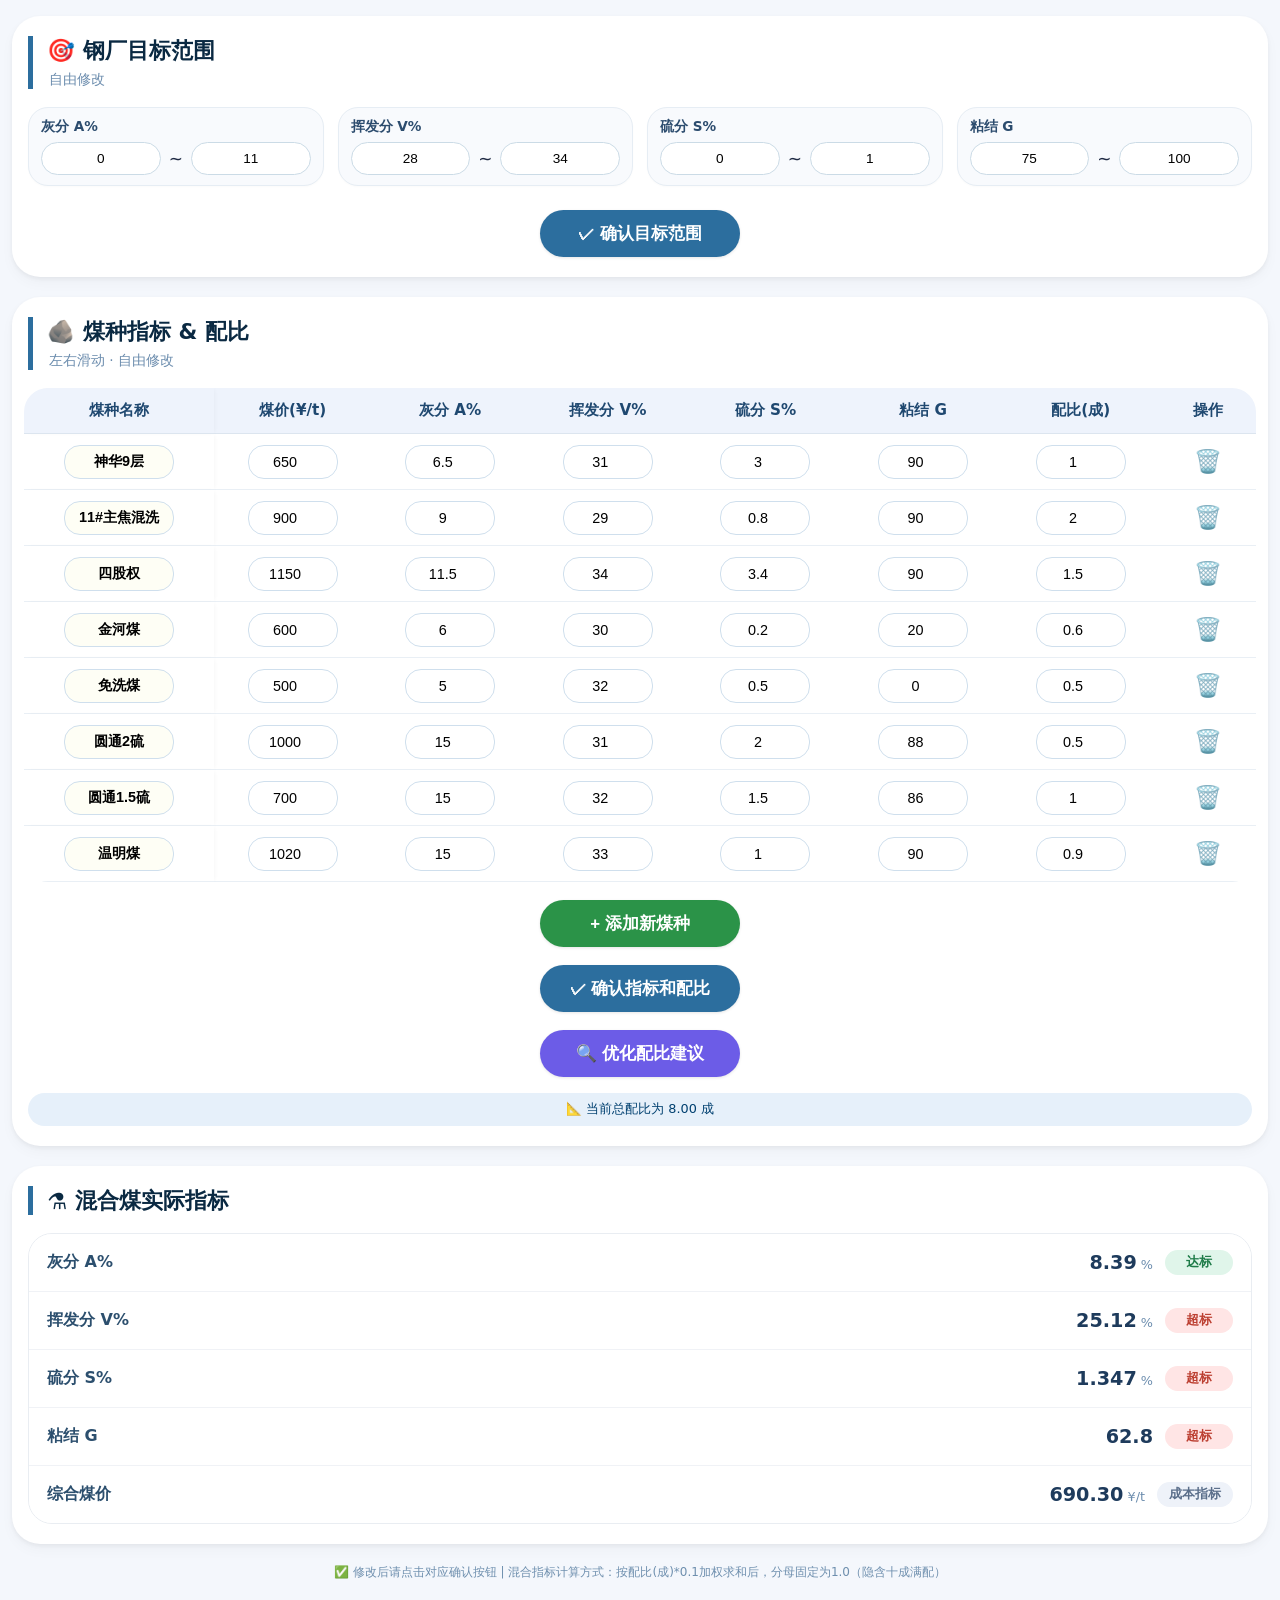
==== commit 47ae4d91: "feat: UI卡片重排、指标列统一为灰分-挥发分-硫分-粘结、优化按钮迁移至煤种卡片、应用配比后自动计算 - 卡片顺序调整为：钢厂目标范围 → 煤种指标 & 配比 → 混合煤实际指标 - 优化配比建" ====
--- a/index.html
+++ b/index.html
@@ -11,10 +11,14 @@
     <div class="card">
         <div class="card-header">
             <div class="title-main">
-                <span class="title-icon">⚗️</span> 混合煤实际指标
+                <span class="title-icon">🎯</span> 钢厂目标范围
             </div>
+            <div class="title-sub">自由修改</div>
         </div>
-        <div class="metrics-list" id="metricsList"></div>
+        <div class="target-row" id="targetRangeContainer"></div>
+        <div class="btn-center">
+            <button class="btn-unified" id="applyTargetBtn">✓ 确认目标范围</button>
+        </div>
     </div>
 
     <div class="card">
@@ -27,7 +31,7 @@
         <div class="table-wrapper">
             <table class="coal-table" id="coalTable">
                 <thead>
-                    <tr><th>煤种名称</th><th>煤价(¥/t)</th><th>灰分 A%</th><th>硫分 S%</th><th>挥发分 V%</th><th>粘结 G</th><th>配比(成)</th><th>操作</th></tr>
+                    <tr><th>煤种名称</th><th>煤价(¥/t)</th><th>灰分 A%</th><th>挥发分 V%</th><th>硫分 S%</th><th>粘结 G</th><th>配比(成)</th><th>操作</th></tr>
                 </thead>
                 <tbody id="tableBody"></tbody>
             </table>
@@ -38,24 +42,20 @@
         <div class="btn-center">
             <button class="btn-unified" id="confirmCoalBtn">✓ 确认指标和配比</button>
         </div>
+        <div class="btn-center">
+            <button class="btn-unified btn-optimize" id="optimizeBtn">🔍 优化配比建议</button>
+        </div>
+        <div id="optimizeResultContainer" style="display:none;"></div>
         <div class="total-summary" id="totalRatioInfo">配比总和: 0.00 成 (仅供查看)</div>
     </div>
 
     <div class="card">
         <div class="card-header">
             <div class="title-main">
-                <span class="title-icon">🎯</span> 钢厂目标范围
+                <span class="title-icon">⚗️</span> 混合煤实际指标
             </div>
-            <div class="title-sub">自由修改</div>
         </div>
-        <div class="target-row" id="targetRangeContainer"></div>
-        <div class="btn-center">
-            <button class="btn-unified" id="applyTargetBtn">✓ 确认目标范围</button>
-        </div>
-        <div class="btn-center">
-            <button class="btn-unified btn-optimize" id="optimizeBtn">🔍 优化配比建议</button>
-        </div>
-        <div id="optimizeResultContainer" style="display:none;"></div>
+        <div class="metrics-list" id="metricsList"></div>
     </div>
     <div class="footer">✅ 修改后请点击对应确认按钮 | 混合指标计算方式：按配比(成)*0.1加权求和后，分母固定为1.0（隐含十成满配）</div>
 </div>
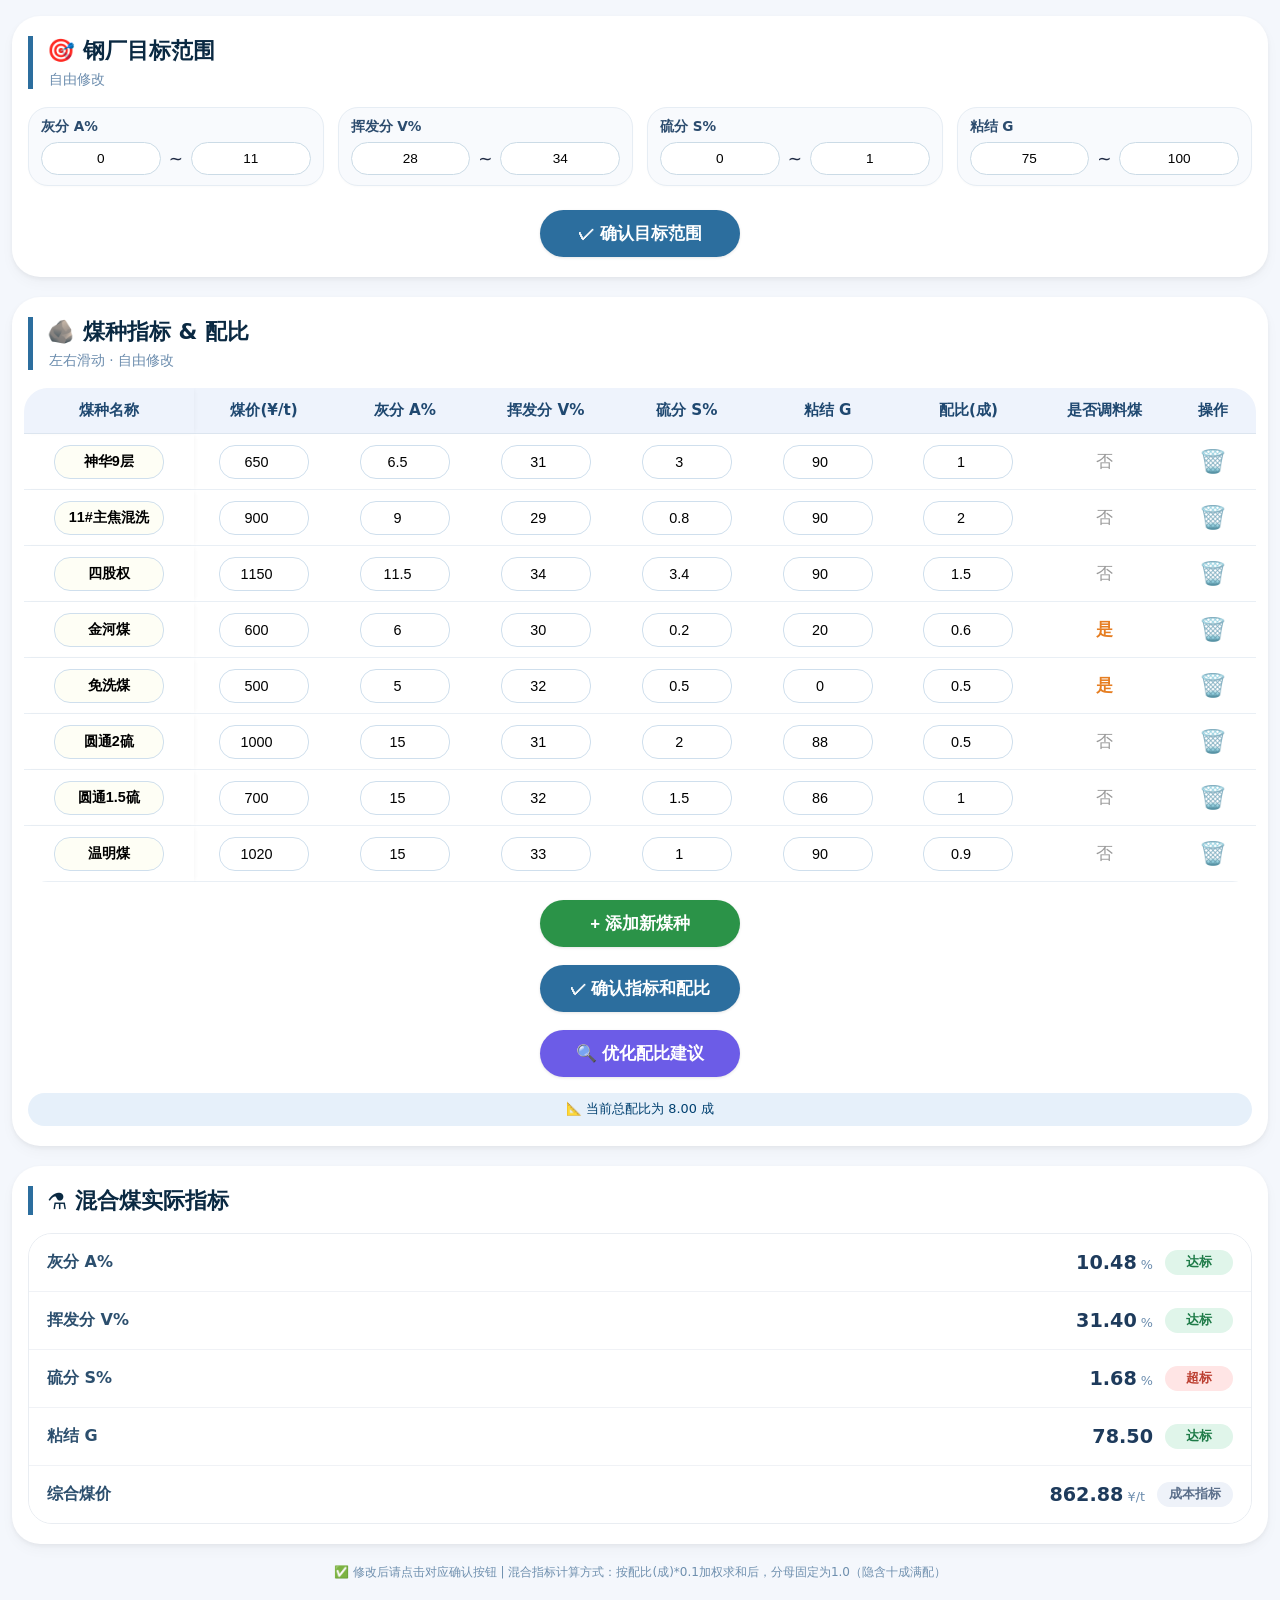
==== commit 79e13b52: "feat(ui): 煤种表格新增只读「是否调料煤」列 - index.html: 表头在「配比(成)」与「操作」之间插入「是否调料煤」列 - ui.js renderTable: 新增 insertC" ====
--- a/index.html
+++ b/index.html
@@ -31,7 +31,7 @@
         <div class="table-wrapper">
             <table class="coal-table" id="coalTable">
                 <thead>
-                    <tr><th>煤种名称</th><th>煤价(¥/t)</th><th>灰分 A%</th><th>挥发分 V%</th><th>硫分 S%</th><th>粘结 G</th><th>配比(成)</th><th>操作</th></tr>
+                    <tr><th>煤种名称</th><th>煤价(¥/t)</th><th>灰分 A%</th><th>挥发分 V%</th><th>硫分 S%</th><th>粘结 G</th><th>配比(成)</th><th>是否调料煤</th><th>操作</th></tr>
                 </thead>
                 <tbody id="tableBody"></tbody>
             </table>
--- a/css/style.css
+++ b/css/style.css
@@ -249,6 +249,15 @@
     outline: none;
     border-color: #3b82f6;
     box-shadow: 0 0 0 2px rgba(59,130,246,0.2);
+}
+
+/* 是否调料煤 只读列样式 */
+.coal-table .seasoning-yes {
+    color: #e67e22;
+    font-weight: 600;
+}
+.coal-table .seasoning-no {
+    color: #999;
 }
 
 .delete-btn {
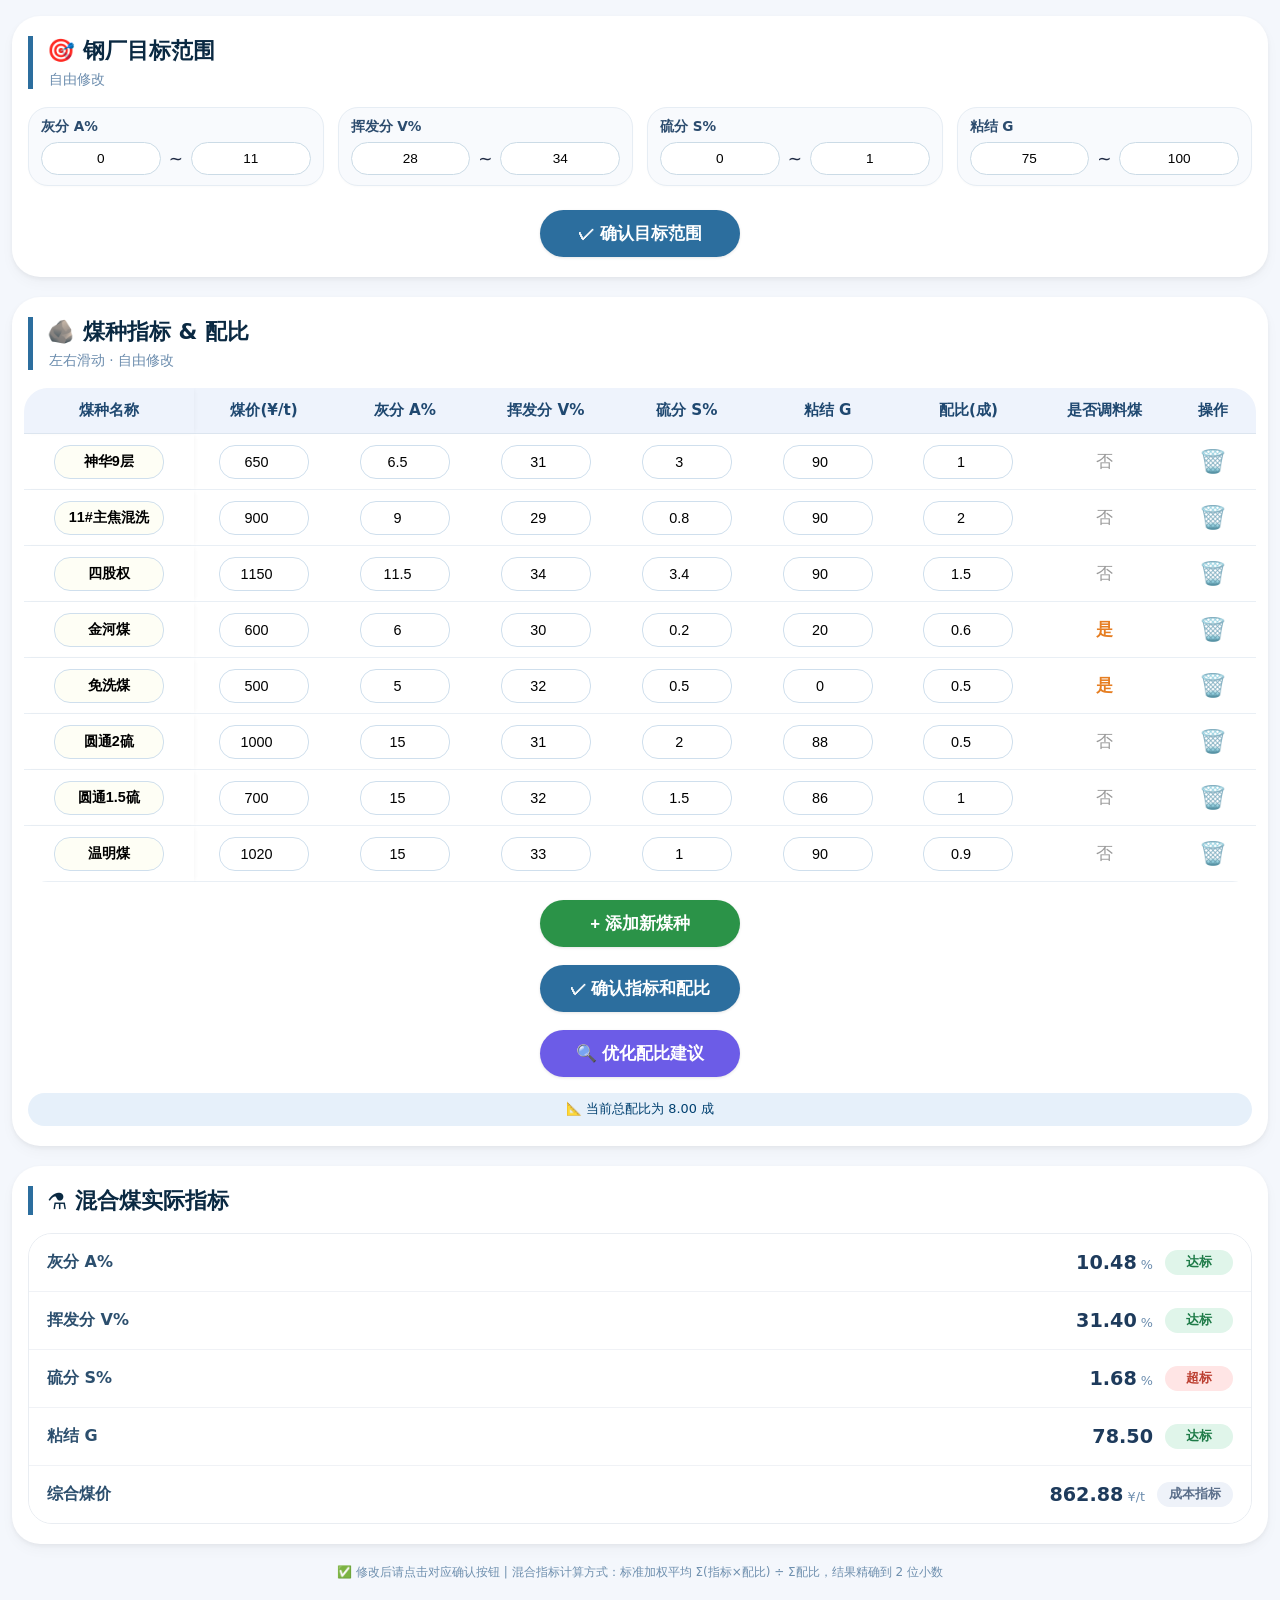
==== commit 41457f50: "docs(ui): 修正 footer 计算方式过时文案 分母固定为1.0 的描述为旧模型遗留；实际计算方式为标准加权平均 Σ(指标×配比) ÷ Σ配比，结果精确到 2 位小数。仅改文案，无逻辑变更。" ====
--- a/index.html
+++ b/index.html
@@ -57,7 +57,7 @@
         </div>
         <div class="metrics-list" id="metricsList"></div>
     </div>
-    <div class="footer">✅ 修改后请点击对应确认按钮 | 混合指标计算方式：按配比(成)*0.1加权求和后，分母固定为1.0（隐含十成满配）</div>
+    <div class="footer">✅ 修改后请点击对应确认按钮 | 混合指标计算方式：标准加权平均 Σ(指标×配比) ÷ Σ配比，结果精确到 2 位小数</div>
 </div>
 
 <script src="js/main.js"></script>
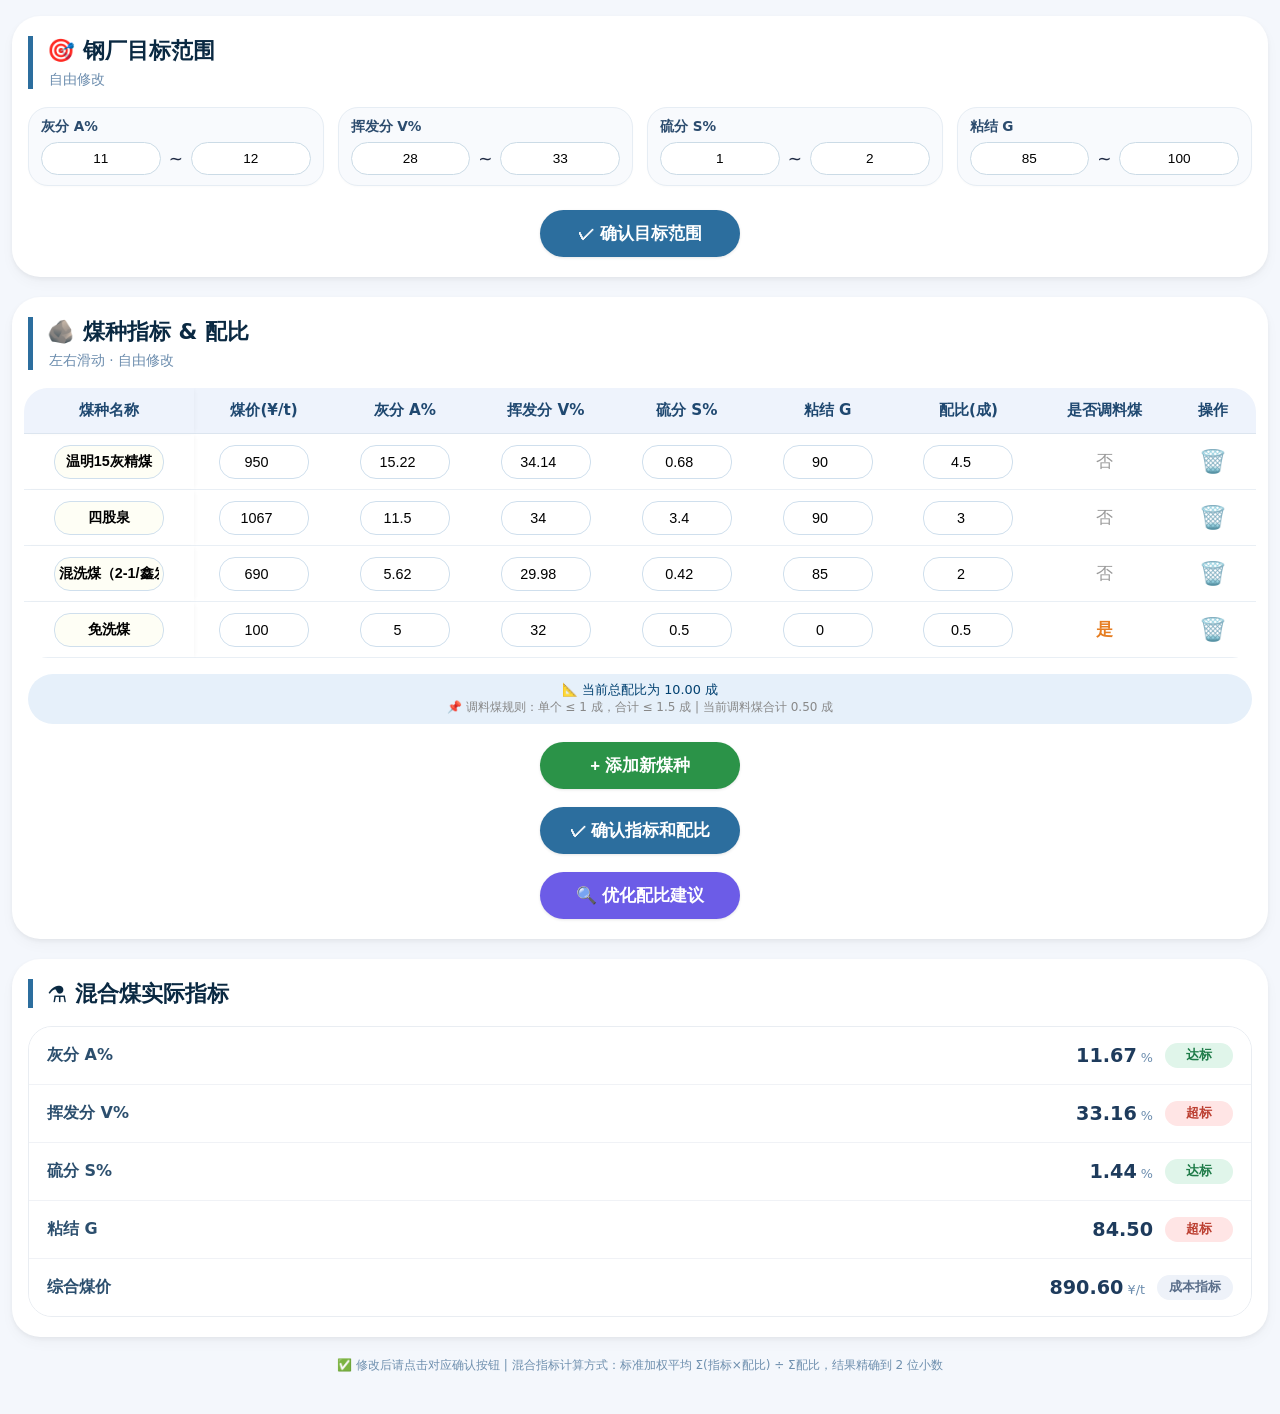
==== commit 32b9137f: "feat(ui): 优化配比说明布局、补充调料煤规则、增加三种优化策略选择 - 将总配比说明从卡片底部移至表格下方、按钮上方 - updateTotalRatioDisplay 中补充调料煤规则说明（" ====
--- a/index.html
+++ b/index.html
@@ -36,6 +36,7 @@
                 <tbody id="tableBody"></tbody>
             </table>
         </div>
+        <div class="total-summary" id="totalRatioInfo">配比总和: 0.00 成 (仅供查看)</div>
         <div class="btn-center">
             <button class="btn-unified btn-green" id="addCoalBtn">+ 添加新煤种</button>
         </div>
@@ -46,7 +47,6 @@
             <button class="btn-unified btn-optimize" id="optimizeBtn">🔍 优化配比建议</button>
         </div>
         <div id="optimizeResultContainer" style="display:none;"></div>
-        <div class="total-summary" id="totalRatioInfo">配比总和: 0.00 成 (仅供查看)</div>
     </div>
 
     <div class="card">
--- a/css/style.css
+++ b/css/style.css
@@ -272,6 +272,39 @@
 }
 .delete-btn:active { background: #fff0ee; }
 
+/* 优化策略选择按钮 */
+.optimize-choice-btn {
+    display: flex;
+    align-items: center;
+    gap: 12px;
+    width: 100%;
+    padding: 14px 16px;
+    border: 1.5px solid #e0e5ec;
+    border-radius: 16px;
+    background: #fafbfc;
+    cursor: pointer;
+    transition: 0.2s;
+    text-align: left;
+    font-family: inherit;
+}
+.optimize-choice-btn:hover {
+    border-color: #6c5ce7;
+    background: #f5f3ff;
+    box-shadow: 0 2px 8px rgba(108,92,231,0.1);
+}
+.optimize-choice-btn:active {
+    transform: scale(0.98);
+}
+.optimize-choice-disabled {
+    opacity: 0.6;
+    cursor: not-allowed;
+}
+.optimize-choice-disabled:hover {
+    border-color: #e0e5ec;
+    background: #fafbfc;
+    box-shadow: none;
+}
+
 .total-summary {
     margin-top: 16px;
     background: #e6f0fa;
